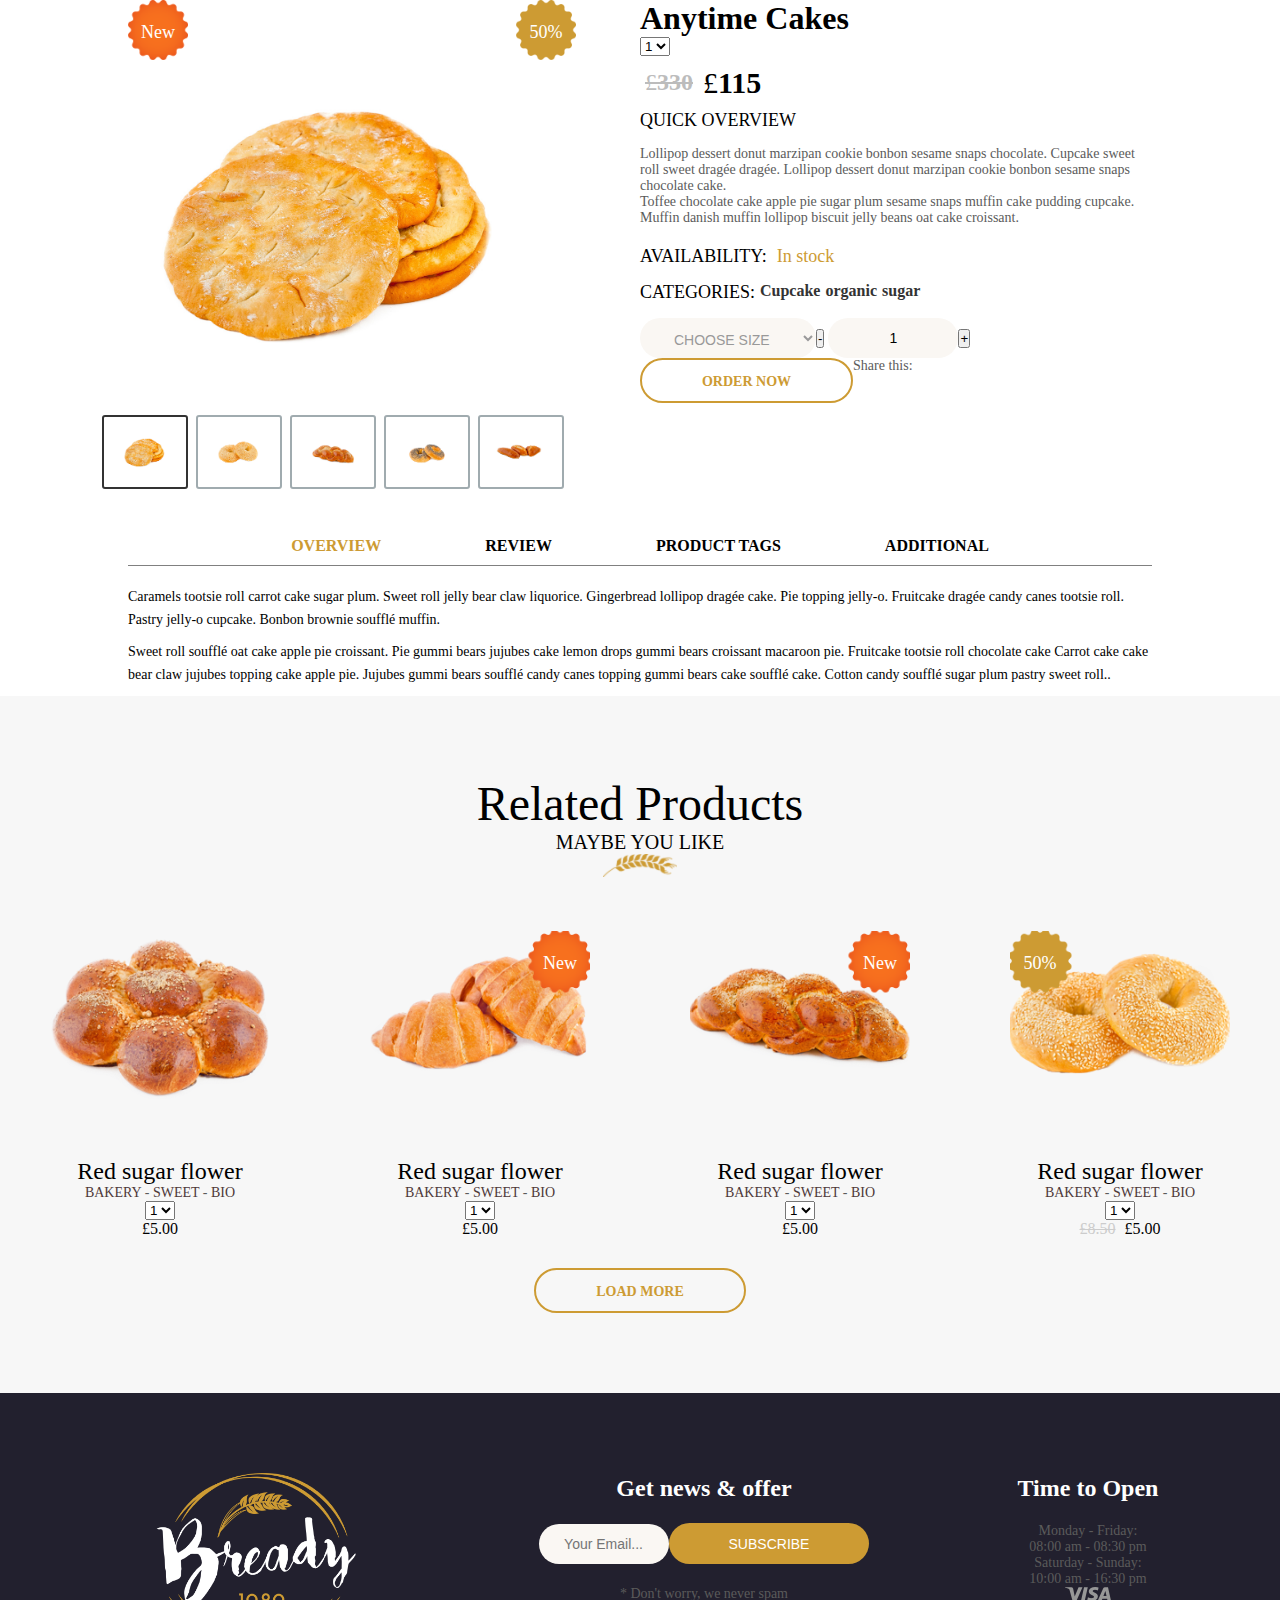
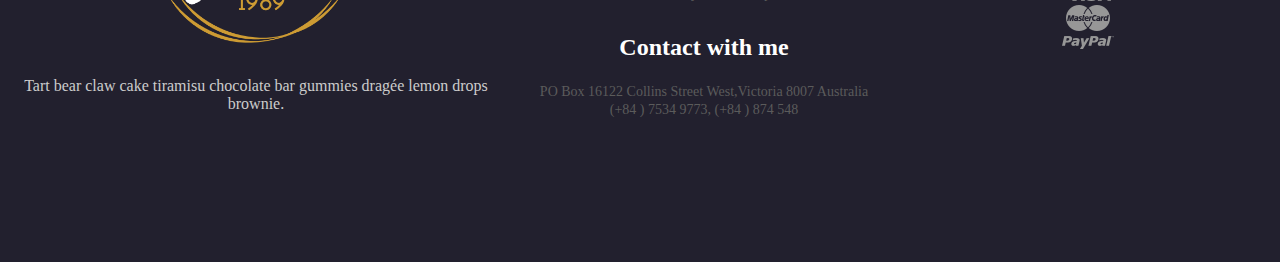
==== web/index.html @ a5db7fe4 "upload" ====
<!DOCTYPE html>
<html lang="en">
  <head>
    <meta charset="UTF-8" />
    <meta http-equiv="X-UA-Compatible" content="IE=edge" />
    <meta name="viewport" content="width=device-width, initial-scale=1.0" />
    <title>Document</title>
    <link rel="stylesheet" href="style.css" />
  </head>
  <body onload="">
    <div class="header"></div>
    <div class="ps-main">
      <div class = "product-div">
        <div class = "product-div-left" >
          <span class="ps-detail-badge">
            <img src="./image/badge-red.png" style="width:100%" alt="" /><i>New</i>
          </span>
          <span class="ps-detail-badge ps-detail-badge--sale">
            <img src="./image/badge-brown.png" style="width:100%" alt="" /><i>50%</i>
            </span>
            <div class = "img-container">
                <img src = "./image/large-1.jpg" alt = "watch">
            </div>
            <div class = "hover-container">
                <div><img src = "./image/large-1.jpg"></div>
                <div><img src = "./image/large-2.jpg"></div>
                <div><img src = "./image/large-3.jpg"></div>
                <div><img src = "./image/large-4.jpg"></div>
                <div><img src = "./image/large-5.jpg"></div>
            </div>
        </div>
        <div class = "product-div-right">
          <div class="ps-detail__info">
            <h1 class="text-uppercase">Anytime Cakes</h1>
            <div class="ps-detail__rating">
              <select class="ps-rating">
                <option value="1">1</option>
                <option value="1">2</option>
                <option value="1">3</option>
                <option value="1">4</option>
                <option value="2">5</option>
              </select>
            </div>
            <h3 class="ps-detail__price">
              <del><span>£</span> 330</del> <span>£</span>115
            </h3>
            <div class="ps-product__desc">
              <h5>Quick Overview</h5>
              <p>
                Lollipop dessert donut marzipan cookie bonbon sesame snaps
                chocolate. Cupcake sweet roll sweet dragée dragée. Lollipop
                dessert donut marzipan cookie bonbon sesame snaps chocolate
                cake.
              </p>
              <p>
                Toffee chocolate cake apple pie sugar plum sesame snaps
                muffin cake pudding cupcake. Muffin danish muffin lollipop
                biscuit jelly beans oat cake croissant.
              </p>
            </div>
            <div class="ps-product__status">
              <h5>Availability: <span> In stock</span></h5>
              <h5>
                CATEGORIES:<a href="product-listing.html"> Cupcake</a
                ><a href="product-listing.html"> organic</a
                ><a href="product-listing.html"> sugar</a>
              </h5>
            </div>
            <div class="ps-product__shopping">
              <form
                class="ps-form--shopping"
                action="do_action"
                method="post">
                <select class="ps-select" title="Choose Size">
                  <option selected disabled>Choose Size</option>
                  <option value="1">Small</option>
                  <option value="2">Medium</option>
                  <option value="3">Large</option>
                </select>
                <div class="form-group--number">
                  <button class="minus"><span>-</span></button>
                  <input class="form-control" type="text" value="1" />
                  <button class="plus"><span>+</span></button>
                </div>
                <div class="ps-product__actions">
                  <a
                    class="mr-10"
                    href="whishlist.html"
                    data-tootip="Favorite"
                    ><i class="ba-heart"></i></a
                  ><a
                    href="compare.html"
                    title="Compare"
                    data-tootip="Compare"
                    ><i class="ba-reload"></i
                  ></a>
                </div>
              </form>
            </div>
            <div class="ps-product__sharing">
              <a class="ps-btn" href="cart.html"
                >Order Now</a
              >
              <p class="text-right">
                Share this:<a href="#"><i class="fa fa-facebook"></i></a
                ><a href="#"><i class="fa fa-twitter"></i></a
                ><a href="#"><i class="fa fa-dribbble"></i></a>
              </p>
            </div>
          </div>
        </div>
      </div>  
    </div>






      <div class="ps-product__content">
        <div class="tab-menu">
          <a class="active" id="tab_01">OVERVIEW</a>
          <a id="tab_02">REVIEW</a>
          <a id="tab_03">PRODUCT TAGS</a>
          <a id="tab_04">ADDITIONAL</a>
        </div>
        <div class="tab-content">
          <div class="content-tab_01">
            <p>
              Caramels tootsie roll carrot cake sugar plum. Sweet roll jelly
              bear claw liquorice. Gingerbread lollipop dragée cake. Pie topping
              jelly-o. Fruitcake dragée candy canes tootsie roll. Pastry jelly-o
              cupcake. Bonbon brownie soufflé muffin.
            </p>
            <p>
              Sweet roll soufflé oat cake apple pie croissant. Pie gummi bears
              jujubes cake lemon drops gummi bears croissant macaroon pie.
              Fruitcake tootsie roll chocolate cake Carrot cake cake bear claw
              jujubes topping cake apple pie. Jujubes gummi bears soufflé candy
              canes topping gummi bears cake soufflé cake. Cotton candy soufflé
              sugar plum pastry sweet roll..
            </p>
          </div>
          <div class="content-tab_02">
            <p>1 review for <strong>Cupcakes Red Flowers</strong></p>
            <div class="ps-review">
              <div class="ps-review__thumbnail">
                <img src="./image/1.jpg" alt="" />
              </div>
              <div class="ps-review__content">
                <header>
                  <select class="ps-rating">
                    <option value="1">1</option>
                    <option value="1">2</option>
                    <option value="1">3</option>
                    <option value="1">4</option>
                    <option value="5">5</option>
                  </select>
                  <p>By<a href=""> Alena Studio</a> - November 25, 2017</p>
                </header>
                <p>
                  Soufflé danish gummi bears tart. Pie wafer icing. Gummies
                  jelly beans powder. Chocolate bar pudding macaroon candy canes
                  chocolate apple pie chocolate cake. Sweet caramels sesame
                  snaps halvah bear claw wafer. Sweet roll soufflé muffin
                  topping muffin brownie. Tart bear claw cake tiramisu chocolate
                  bar gummies dragée lemon drops brownie.
                </p>
              </div>
            </div>
            <form
              class="ps-form--product-review"
              action="do_action"
              method="post"
            >
              <h4>ADD YOUR REVIEW</h4>
              <div class="row">
                <div class="form-group">
                  <label>Name:<sup>*</sup></label>
                  <input class="form-control" type="text" placeholder="" />
                </div>
                <div class="form-group">
                  <label>Email:<sup>*</sup></label>
                  <input class="form-control" type="email" placeholder="" />
                </div>
                <div class="form-group">
                  <label>Your rating</label>
                  <select class="ps-rating">
                    <option value="1">1</option>
                    <option value="1">2</option>
                    <option value="1">3</option>
                    <option value="1">4</option>
                    <option value="5">5</option>
                  </select>
                </div>

                <div class="form-group">
                  <label>Your Review:</label>
                  <textarea
                    class="form-control"
                    rows="6"
                    placeholder="Enter your review..."
                  ></textarea>
                </div>
                <div class="form-group">
                  <button>Submit Reviews</button>
                </div>
              </div>
            </form>
          </div>
          <div class="content-tab_03">
            <p>Add your tag <span> *</span></p>
            <form class="ps-form--create-tags" action="_action" method="post">
              <div class="form-group">
                <input class="form-control" type="text" placeholder="" />
                <button>Add Tags</button>
              </div>
            </form>
            <p>
              Use spaces to separate tags. Use single quotes ( * ) for phrases.
            </p>
          </div>
          <div class="content-tab_04">
            <form class="ps-form--addition" action="do_action" method="post">
              <div class="form-group">
                <textarea
                  class="form-control"
                  rows="6"
                  placeholder="Enter your addition here..."
                ></textarea>
              </div>
              <div class="form-group">
                <button>Submit</button>
              </div>
            </form>
          </div>
        </div>
      </div>
    </div>
    <div class="ps-related-product">
      <div class="ps-container">
        <div class="ps-section__header">
          <h3 class="ps-section__title">Related Products</h3>
          <p>Maybe you like</p>
          <span><img src="./image/floral.png" alt="" /></span>
        </div>
        <div class="ps-section__content">
          <div class="row">
            <div class="ps-product">
              <div class="ps-product__thumbnail">
                <img src="./image/1.png" alt="" /><a
                  class="ps-product__overlay"
                  href="product-detail.html"
                ></a>
                <ul class="ps-product__actions">
                  <li>
                    <a href="#" data-tooltip="Quick View"
                      ><i class="ba-magnifying-glass"></i
                    ></a>
                  </li>
                  <li>
                    <a href="#" data-tooltip="Favorite"
                      ><i class="ba-heart"></i
                    ></a>
                  </li>
                  <li>
                    <a href="#" data-tooltip="Add to Cart"
                      ><i class="ba-shopping"></i
                    ></a>
                  </li>
                </ul>
              </div>
              <div class="ps-product__content">
                <a class="ps-product__title" href="product-detail.html"
                  >Red sugar flower</a
                >
                <p>
                  <a href="product-list.html">Bakery</a> -
                  <a href="product-list.html">Sweet</a> -
                  <a href="product-list.html">Bio</a>
                </p>
                <select class="ps-rating">
                  <option value="1">1</option>
                  <option value="1">2</option>
                  <option value="1">3</option>
                  <option value="1">4</option>
                  <option value="2">5</option>
                </select>
                <p class="ps-product__price">£5.00</p>
              </div>
            </div>

            <div class="ps-product">
              <div class="ps-product__thumbnail">
                <span class="ps-badge"
                  ><img src="./image/badge-red.png" alt="" /><i>New</i></span
                ><img src="./image/2.png" alt="" /><a
                  class="ps-product__overlay"
                  href="product-detail.html"
                ></a>
                <ul class="ps-product__actions">
                  <li>
                    <a href="#" data-tooltip="Quick View"
                      ><i class="ba-magnifying-glass"></i
                    ></a>
                  </li>
                  <li>
                    <a href="#" data-tooltip="Favorite"
                      ><i class="ba-heart"></i
                    ></a>
                  </li>
                  <li>
                    <a href="#" data-tooltip="Add to Cart"
                      ><i class="ba-shopping"></i
                    ></a>
                  </li>
                </ul>
              </div>
              <div class="ps-product__content">
                <a class="ps-product__title" href="product-detail.html"
                  >Red sugar flower</a
                >
                <p>
                  <a href="product-list.html">Bakery</a> -
                  <a href="product-list.html">Sweet</a> -
                  <a href="product-list.html">Bio</a>
                </p>
                <select class="ps-rating">
                  <option value="1">1</option>
                  <option value="1">2</option>
                  <option value="1">3</option>
                  <option value="1">4</option>
                  <option value="2">5</option>
                </select>
                <p class="ps-product__price">£5.00</p>
              </div>
            </div>

            <div class="ps-product">
              <div class="ps-product__thumbnail">
                <span class="ps-badge"
                  ><img src="./image/badge-red.png" alt="" /><i>New</i></span
                ><img src="./image/3.png" alt="" /><a
                  class="ps-product__overlay"
                  href="product-detail.html"
                ></a>
                <ul class="ps-product__actions">
                  <li>
                    <a href="#" data-tooltip="Quick View"
                      ><i class="ba-magnifying-glass"></i
                    ></a>
                  </li>
                  <li>
                    <a href="#" data-tooltip="Favorite"
                      ><i class="ba-heart"></i
                    ></a>
                  </li>
                  <li>
                    <a href="#" data-tooltip="Add to Cart"
                      ><i class="ba-shopping"></i
                    ></a>
                  </li>
                </ul>
              </div>
              <div class="ps-product__content">
                <a class="ps-product__title" href="product-detail.html"
                  >Red sugar flower</a
                >
                <p>
                  <a href="product-list.html">Bakery</a> -
                  <a href="product-list.html">Sweet</a> -
                  <a href="product-list.html">Bio</a>
                </p>
                <select class="ps-rating">
                  <option value="1">1</option>
                  <option value="1">2</option>
                  <option value="1">3</option>
                  <option value="1">4</option>
                  <option value="2">5</option>
                </select>
                <p class="ps-product__price">£5.00</p>
              </div>
            </div>

            <div class="ps-product">
              <div class="ps-product__thumbnail">
                <span class="ps-badge ps-badge--sale"
                  ><img src="./image/badge-brown.png" alt="" /><i>50%</i></span
                ><img src="./image/4.png" alt="" /><a
                  class="ps-product__overlay"
                  href="product-detail.html"
                ></a>
                <ul class="ps-product__actions">
                  <li>
                    <a href="#" data-tooltip="Quick View"
                      ><i class="ba-magnifying-glass"></i
                    ></a>
                  </li>
                  <li>
                    <a href="#" data-tooltip="Favorite"
                      ><i class="ba-heart"></i
                    ></a>
                  </li>
                  <li>
                    <a href="#" data-tooltip="Add to Cart"
                      ><i class="ba-shopping"></i
                    ></a>
                  </li>
                </ul>
              </div>
              <div class="ps-product__content">
                <a class="ps-product__title" href="product-detail.html"
                  >Red sugar flower</a
                >
                <p>
                  <a href="product-list.html">Bakery</a> -
                  <a href="product-list.html">Sweet</a> -
                  <a href="product-list.html">Bio</a>
                </p>
                <select class="ps-rating">
                  <option value="1">1</option>
                  <option value="1">2</option>
                  <option value="1">3</option>
                  <option value="1">4</option>
                  <option value="2">5</option>
                </select>
                <p class="ps-product__price"><del>£8.50</del> £5.00</p>
              </div>
            </div>
          </div>
          <div class="ps-section__footer">
            <a class="ps-btn" href="#">Load more</a>
          </div>
        </div>
      </div>
    </div>
    <div class="ps-footer">
      <div class="ps-footer__content">
        <div class="ps-container">
          <div class="row">
            <div class="ps-site-info">
              <a class="ps-logo" href="index.html"
                ><img src="./image/logo-dark.png" alt=""
              /></a>
              <p>
                Tart bear claw cake tiramisu chocolate bar gummies dragée lemon
                drops brownie.
              </p>
              <ul class="ps-list--social">
                <li>
                  <a href="#"><i class="fa fa-facebook"></i></a>
                </li>
                <li>
                  <a href="#"><i class="fa fa-twitter"></i></a>
                </li>
                <li>
                  <a href="#"><i class="fa fa-dribbble"></i></a>
                </li>
              </ul>
            </div>
            <div class="ps-site-contact">
              <form
                action="do_action"
                method="post"
              >
                <h4>Get news & offer</h4>
                <div class="form-group">
                  <input
                    class="form-control"
                    type="text"
                    placeholder="Your Email..."
                  />
                  <button>Subscribe</button>
                </div>
                <p>* Don't worry, we never spam</p>
              </form>
              <div class="ps-footer__contact">
                <h4>Contact with me</h4>
                <p>PO Box 16122 Collins Street West,Victoria 8007 Australia</p>
                <p>(+84 ) 7534 9773, (+84 ) 874 548</p>
              </div>
            </div>
            <div class="ps-footer__open">
              <h4>Time to Open</h4>
              <p>
                Monday - Friday: <br />08:00 am - 08:30 pm <br />
                Saturday - Sunday:<br />
                10:00 am - 16:30 pm
              </p>
                <ul class="ps-list--payment" >
                  <li>
                    <a href="#"><img src="./image/visa.png" alt="" /></a>
                  </li>
                  <li>
                    <a href="#"><img src="./image/master-card.png" alt="" /></a>
                  </li>
                  <li>
                    <a href="#"><img src="./image/paypal.png" alt="" /></a>
                  </li>
                </ul>
            </div>
          </div>
        </div>
        </div>
  </body>
  <script src="script.js"></script>
</html>
---- web/style.css ----
* {
  box-sizing: border-box;
  padding: 0;
  margin: 0;
}
a{
  text-decoration: none;
}
p {
  display: inline-block;
  font-size: 14px;
  color: #5b5b5b;
}
.ps-main{
  padding: 0px 10%;
}
.product-div{
  display: flex;
  padding-bottom: 30px;
}
.product-div .product-div-left{
  width: 40%;
}
.img-container img{
  width: 100%;
}
.product-div .product-div-right{
  width: 60%;
  padding-left: 10%;
}
.hover-container{
  display: flex;
  align-items: center;
  justify-content: center;
  margin-top: 32px;
}
.hover-container div{
  border: 2px solid #a0abaf;
  padding: 1rem;
  border-radius: 3px;
  margin: 0 4px 8px 4px;
  display: flex;
  align-items: center;
  justify-content: center;
}
.active{
  border-color: #333!important;
}
.hover-container div:hover{
  border-color: #333;
}
.hover-container div:focus{
  border-color: #333;
}
.hover-container div img{
  width: 50px;
  cursor: pointer;
}
.product-div-right span{
  display: block;
}
.ps-detail-badge, .ps-badge-detail--sale {
  display: inline-block;
  max-width: 60px;
  position: relative;
}

.ps-detail-badge i {
  position: absolute;
  top: 50%;
  left: 50%;
  transform: translate(-50%, -50%);
  font-family: "Kaushan Script", cursive;
  font-size: 18px;
  color: #fff;
  font-style: normal;
}
.ps-detail-badge--sale{
  position: absolute;
  left: auto;
  right: 55%;
}
.ps-product__status {
  padding-top: 20px;
}
.ps-product__status h5{
  display: flex;
}
.ps-product__status h5 span{
  color: #cd9b33;
  text-transform: none;
  padding-left: 10px;
}
.ps-product__status h5 a{
  color: #333;
  text-transform: none;
  padding-left: 5px;
  text-transform: none;
  font-size: 16px;
  font-weight: 600;
}
.ps-product__status h5 a:hover{
  color: #cd9b33;
}
.ps-badge {
  display: inline-block;
  max-width: 60px;
  position: relative;
}

.ps-badge i {
  position: absolute;
  top: 50%;
  left: 50%;
  transform: translate(-50%, -50%);
  font-family: "Kaushan Script", cursive;
  font-size: 18px;
  color: #fff;
  font-style: normal;
}
.ps-product .ps-badge {
  position: absolute;
  top: 0;
  right: 0;
  z-index: 30;
}

.ps-product .ps-badge.ps-badge--sale {
  right: auto;
  left: 0;
}
.ps-detail__price {
  font-size: 30px;
  color: #000;
  display: flex;
  padding: 10px 0px;
}
.ps-detail__price span {
  font-weight: 400;
}

.ps-detail__price del {
  margin-left: 5px;
  padding-top: 3px;
  padding-right: 10px;
  font-size: 24px;
  color: #bcbcbc;
  display: flex;
  font-weight: 600;
}

h5 {
  margin-bottom: 15px;
  font-size: 18px;
  color: #000000;
  text-transform: uppercase;
  font-weight: 400;
}
.ps-product__shopping form{
  display: flex;
}
.ps-select{
  background-color: #faf7f3;
  border-radius: 50px;
  border: none;
  display: inline-block;
  padding: 10px 30px 7px;
  font-size: 14px;
  text-transform: uppercase;
  color:#999;
  outline: none !important;
}
.ps-product__sharing{
  display: flex;
}

/* .ps-product__info div{
padding: 20px 0px;
} */
@media screen and (max-width: 992px){
  .product-div{
      display: block;
  }
  .product-div-left{
    width: 100%;
  }
  .product-div-left .img-container img{
    width: 100%;
  }
  .product-div-left .hover-container img{
    width: 20px;
  }
  .product-div-right{
      text-align: center;
  }
}






.ps-product__content{
padding: 0px 10% ;
}
.ps-product__content .tab-menu {
  padding:  10px 0px;
  text-align: center;
  border-bottom: 1px solid gray;
}
.ps-product__content .tab-menu a{
  padding:0px 50px;
  color: #000;
  font-weight: 600;
}
.ps-product__content .tab-menu .active{
  color: #cd9b33;
}
@media (max-width: 767px) {
.ps-product__content .tab-menu  a{
  padding:0px 10px;
  
}
}
.ps-product__content a:hover {
  color: #cd9b33;
  cursor: pointer;
}
.tab-content{
  padding-top: 20px;
}
.tab-content p {
  color: #000;
  font-size: 14px;
  line-height: 1.6em;
  padding-bottom: 10px;
}
.ps-review {
  margin-bottom: 40px;
}

.ps-review::after {
  clear: both;
  content: "";
  display: table;
}

.ps-review .ps-review__thumbnail {
  float: left;
  width: 100px;
}

.ps-review .ps-review__thumbnail img {
  width: 80px;
  border-radius: 50%;
}

.ps-review .ps-review__content {
  float: left;
  width: calc(100% - 100px);
  padding: 25px;
  -webkit-border-radius: 4px;
  -moz-border-radius: 4px;
  -ms-border-radius: 4px;
  border-radius: 4px;
  background-color: #f1f1f1;
}

.ps-review .ps-review__content p {
  font-size: 14px;
  line-height: 1.5em;
  text-align: left;
  color: #5b5b5b;
}

.ps-review header {
  margin-bottom: 10px;
}

.ps-review header .br-widget, .ps-review header .br-wrapper {
  display: inline-block;
  margin-right: 10px;
}



.ps-review header p a {
  font-weight: 700;
  color: #cd9b33;
}

@media (max-width: 767px) {
  .ps-review .ps-review__thumbnail {
    margin-bottom: 20px;
    float: none;
    width: 100%;
  }
  .ps-review .ps-review__content {
    float: none;
    width: 100%;
    padding: 15px;
  }
}
.form-group {
  margin-bottom: 20px;
  color: #333;
  font-weight: 400;
}
.form-group button{
  background-color: #cd9b33;
  border: none;
  color: #fff;
  display: inline-block;
  padding: 9px 60px 7px;
  line-height: 25px;
  font-size: 14px;
  border-radius: 30px;
  cursor: pointer;
  text-transform: uppercase;
}
.form-group button:hover{
  background-color: #000;
}
.ps-product__review .form-group label {
  margin-bottom: 15px;
  font-weight: 400;
  font-size: 16px;
  line-height: 1.3em;
  color: #5b5b5b;
}
.form-control {
  display: block;
  width: 100%;
  height: 35px;
  font-size: 14px;
  background-color: #faf7f3;
  border: none;
  padding: 10px 12px;
}
textarea.form-control {
  height: auto;
}
input.form-control {
  position: relative;
  top: 0;
  margin-right: -4px;
  display: inline-block;
  width: 130px;
  height: 40px;
  text-align: center;
  border-radius: 0;
  border-radius: 50px;
}

input.form-control:focus {
  border-color: #f1f1f1;
  border: none;
}


/* ************** */
.ps-related-product{
  padding: 80px 0;
  background-color: #f7f7f7;
}
.ps-related-product .ps-section__header {
  margin-bottom: 50px;
  text-align: center;
}
.ps-section__header .ps-section__title {
  font-family: "Kaushan Script", cursive;
  font-size: 48px;
  color: #000;
  font-weight: 400;
}

.ps-section__header p {
  font-size: 20px;
  font-weight: 400;
  color: #000;
  text-transform: uppercase;
}

.ps-section__header > span {
  display: block;
}

.ps-section__header > span img {
  max-width: 75px;
}

@media (max-width: 767px) {
  .ps-section__header .ps-section__title {
    font-size: 35px;
  }
  .ps-section__header p {
    font-size: 16px;
  }
}

.ps-section__content .row{
  display: flex;
}
.ps-product{
  margin: 0 auto;
}
.ps-product .ps-product__thumbnail {
  position: relative;
  overflow: hidden;
  text-align: center;
}

.ps-product .ps-product__thumbnail img {
  width: 100%;
  max-width: 220px;
  transform: scale(1.05);
  transition: all 0.65s ease;
}

.ps-product .ps-product__thumbnail .ps-product__overlay {
  transition-delay: 0.25s;
  position: absolute;
  top: 0;
  left: 0;
  width: 100%;
  height: 100%;
  z-index: 10;
}

.ps-product .ps-product__thumbnail .ps-product__actions {
  visibility: hidden;
  opacity: 0;
  transition: all 0.4s ease;
}


.ps-product .ps-product__content {
  text-align: center;
}

.ps-product .ps-product__content p {
  cursor: default;
  display: block;
}

.ps-product .ps-product__content p a {
  text-transform: uppercase;
  color: #4e3939;
}

.ps-product .ps-product__content p a:hover {
  color: #cd9b33;
}
.ps-product .ps-product__title {
  font-size: 24px;
  color: #000;
}

.ps-product .ps-product__title:hover {
  color: #cd9b33;
}
.ps-product .ps-product__content .ps-product__price {
  font-size: 16px;
  color: #000;
}

.ps-product .ps-product__content .ps-product__price del {
  margin-right: 5px;
  color: #ccc;
}



.ps-product.ps-product--horizontal .ps-product__thumbnail {
  width: 210px;
  float: left;
}
.ps-section__footer{
  text-align: center;
  padding-top: 30px;
}

.ps-btn{
  border-radius: 50px;
  border: 2px solid #cd9b33;
  color: #cd9b33;
  display: inline-block;
  padding: 9px 60px 7px;
  line-height: 25px;
  font-size: 14px;
  text-transform: uppercase;
  background-color: transparent;
  font-weight: 600;
}
@media (max-width: 767px) {
  .ps-section__content .row{
    display: block;
  }
}

/* ******foooter***** */
.ps-site-info {
  text-align: center;
}

.ps-site-info .ps-logo {
  margin-bottom: 30px;
  display: inline-block;
  max-width: 200px;
}
.ps-site-info .ps-logo img {
  max-width: 100%;
}
.ps-site-info p {
  margin-bottom: 15px;
  font-size: 16px;
  color: #ccc;
}
.ps-footer .ps-footer__content {
  padding: 80px 0;
  background-color: #22202e;
}
.ps-footer .row{
  display: flex;
  margin: 0 auto;
}
.ps-footer .row .ps-site-info{
  width: 40%;
  text-align: center;
}
.ps-footer .row .ps-site-contact, .ps-footer__open{
  width: 30%;
  text-align: center;
}
.ps-footer  h4 {
  position: relative;
  font-weight: 700;
  margin-bottom: 20px;
  font-size: 24px;
  color: #ffffff;
  line-height: 30px;
}
.ps-footer .ps-footer__contact{
  padding:  30px 0px;
}
.ps-footer .ps-list--payment {
  display: block;
  text-align: center;
}
.ps-footer .ps-list--payment li{
  list-style: none;
}
.ps-footer__open .ps-list--payment>li>a img{
  padding: 0px 5px;
}
@media (max-width: 767px) {
  .ps-footer .row {
    display: block;
  }
  .ps-footer .row .ps-site-info{
    width: 100%;
    text-align: center;
  }
  .ps-footer .row .ps-site-contact, .ps-footer__open{
    width: 100%;
    text-align: center;
  }
}
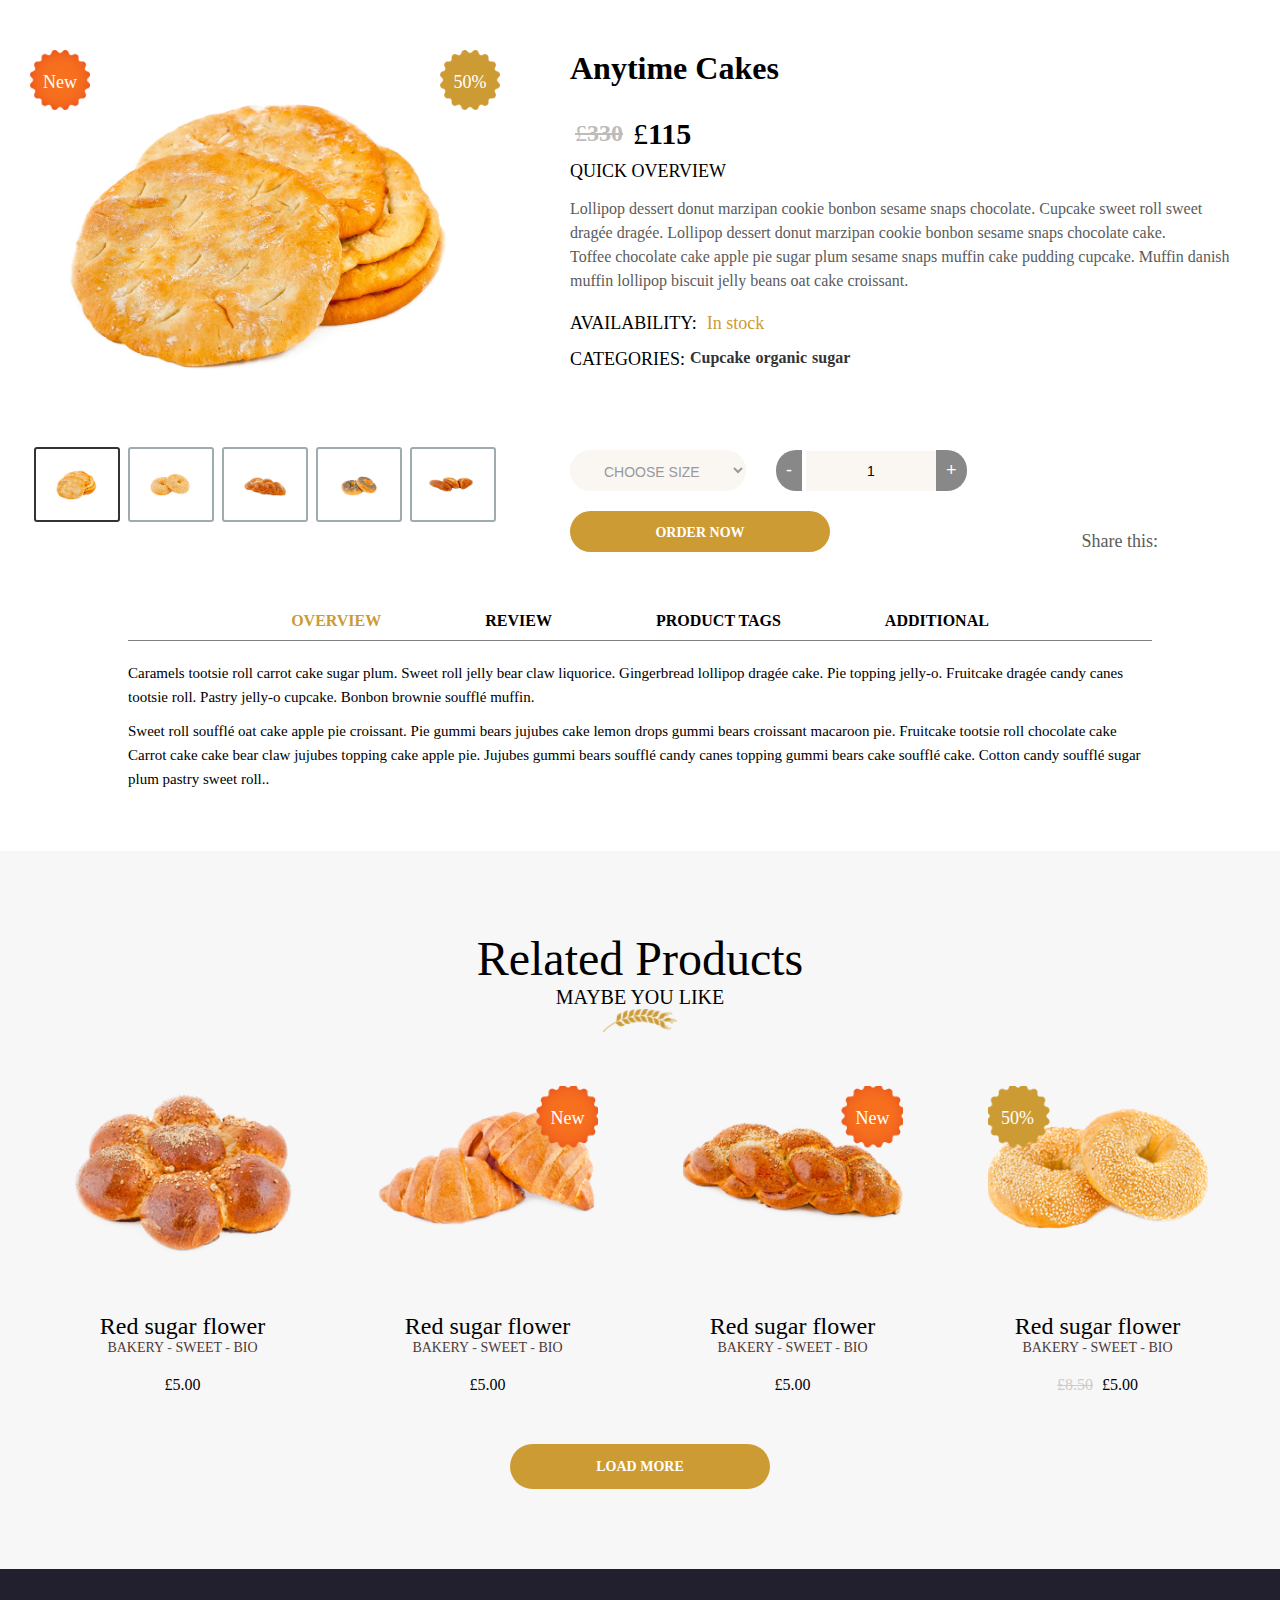
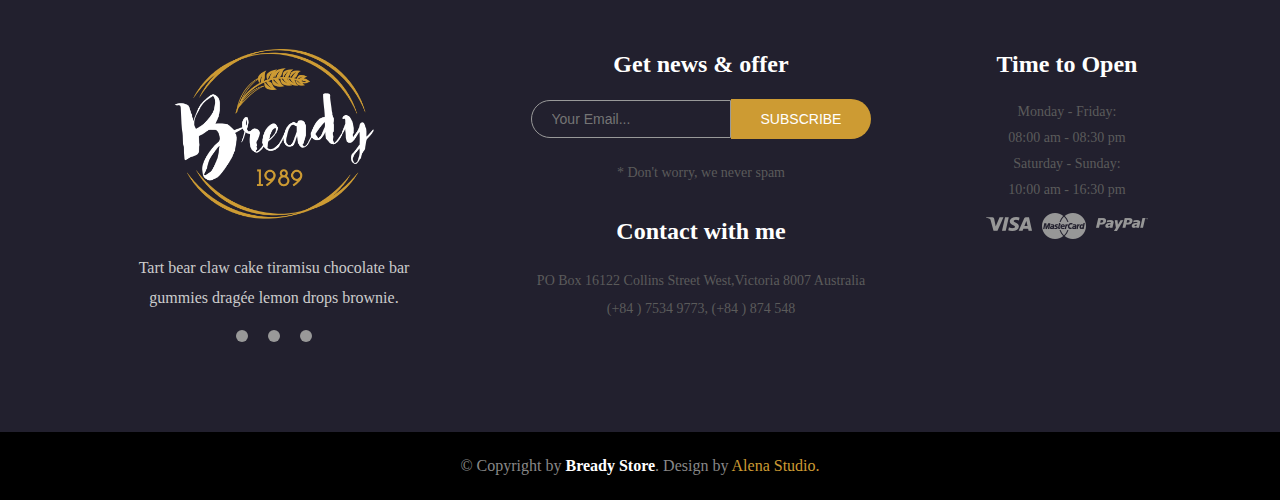
==== commit c1b96d93: "upload" ====
--- a/web/index.html
+++ b/web/index.html
@@ -1,45 +1,63 @@
 <!DOCTYPE html>
 <html lang="en">
-  <head>
-    <meta charset="UTF-8" />
-    <meta http-equiv="X-UA-Compatible" content="IE=edge" />
-    <meta name="viewport" content="width=device-width, initial-scale=1.0" />
-    <title>Document</title>
-    <link rel="stylesheet" href="style.css" />
-  </head>
-  <body onload="">
-    <div class="header"></div>
-    <div class="ps-main">
-      <div class = "product-div">
-        <div class = "product-div-left" >
-          <span class="ps-detail-badge">
-            <img src="./image/badge-red.png" style="width:100%" alt="" /><i>New</i>
-          </span>
-          <span class="ps-detail-badge ps-detail-badge--sale">
-            <img src="./image/badge-brown.png" style="width:100%" alt="" /><i>50%</i>
+
+<head>
+  <meta charset="UTF-8" />
+  <meta http-equiv="X-UA-Compatible" content="IE=edge" />
+  <meta name="viewport" content="width=device-width, initial-scale=1.0" />
+  <title>Document</title>
+  <link rel="stylesheet" href="style.css" />
+  <link rel="stylesheet" href="https://cdnjs.cloudflare.com/ajax/libs/font-awesome/6.2.1/css/all.min.css"
+    integrity="sha512-MV7K8+y+gLIBoVD59lQIYicR65iaqukzvf/nwasF0nqhPay5w/9lJmVM2hMDcnK1OnMGCdVK+iQrJ7lzPJQd1w=="
+    crossorigin="anonymous" referrerpolicy="no-referrer" />
+</head>
+
+<body onload="">
+  <div class="header"></div>
+  <div class="ps-main">
+    <div class="ps-container">
+      <div class="product-div">
+        <div class="product-div-left">
+        </span>
+        <div class="img-container">
+          <img src="./image/large-1.jpg" alt="watch">
+          <div class="ps-coupon">
+            <span class="ps-detail-badge-new">
+              <img src="./image/badge-red.png" style="width:100%" alt="" /><i>New</i>
             </span>
-            <div class = "img-container">
-                <img src = "./image/large-1.jpg" alt = "watch">
-            </div>
-            <div class = "hover-container">
-                <div><img src = "./image/large-1.jpg"></div>
-                <div><img src = "./image/large-2.jpg"></div>
-                <div><img src = "./image/large-3.jpg"></div>
-                <div><img src = "./image/large-4.jpg"></div>
-                <div><img src = "./image/large-5.jpg"></div>
-            </div>
-        </div>
-        <div class = "product-div-right">
+            <span class="ps-detail-badge ps-detail-badge--sale">
+              <img src="./image/badge-brown.png" style="width:100%" alt="" /><i>50%</i>
+          </div>
+          </div>
+          <div class="hover-container">
+            <div><img src="./image/large-1.jpg"></div>
+            <div><img src="./image/large-2.jpg"></div>
+            <div><img src="./image/large-3.jpg"></div>
+            <div><img src="./image/large-4.jpg"></div>
+            <div><img src="./image/large-5.jpg"></div>
+          </div>
+        </div>
+        <div class="product-div-right">
           <div class="ps-detail__info">
             <h1 class="text-uppercase">Anytime Cakes</h1>
             <div class="ps-detail__rating">
-              <select class="ps-rating">
-                <option value="1">1</option>
-                <option value="1">2</option>
-                <option value="1">3</option>
-                <option value="1">4</option>
-                <option value="2">5</option>
-              </select>
+              <ul class="ps-list-rating-product">
+                <li class="ps-rating">
+                  <i class="fa-solid fa-star"></i>
+                </li>
+                <li class="ps-rating">
+                  <i class="fa-solid fa-star"></i>
+                </li>
+                <li class="ps-rating">
+                  <i class="fa-solid fa-star"></i>
+                </li>
+                <li class="ps-rating">
+                  <i class="fa-solid fa-star"></i>
+                </li>
+                <li class="ps-rating">
+                  <i class="fa-solid fa-star"></i>
+                </li>
+              </ul>
             </div>
             <h3 class="ps-detail__price">
               <del><span>£</span> 330</del> <span>£</span>115
@@ -61,16 +79,12 @@
             <div class="ps-product__status">
               <h5>Availability: <span> In stock</span></h5>
               <h5>
-                CATEGORIES:<a href="product-listing.html"> Cupcake</a
-                ><a href="product-listing.html"> organic</a
-                ><a href="product-listing.html"> sugar</a>
+                CATEGORIES:<a href="product-listing.html"> Cupcake</a><a href="product-listing.html"> organic</a><a
+                  href="product-listing.html"> sugar</a>
               </h5>
             </div>
             <div class="ps-product__shopping">
-              <form
-                class="ps-form--shopping"
-                action="do_action"
-                method="post">
+              <form class="ps-form--shopping" action="">
                 <select class="ps-select" title="Choose Size">
                   <option selected disabled>Choose Size</option>
                   <option value="1">Small</option>
@@ -78,430 +92,396 @@
                   <option value="3">Large</option>
                 </select>
                 <div class="form-group--number">
-                  <button class="minus"><span>-</span></button>
+                  <button class="minus">-</button>
                   <input class="form-control" type="text" value="1" />
-                  <button class="plus"><span>+</span></button>
-                </div>
-                <div class="ps-product__actions">
-                  <a
-                    class="mr-10"
-                    href="whishlist.html"
-                    data-tootip="Favorite"
-                    ><i class="ba-heart"></i></a
-                  ><a
-                    href="compare.html"
-                    title="Compare"
-                    data-tootip="Compare"
-                    ><i class="ba-reload"></i
-                  ></a>
+                  <button class="plus">+</button>
                 </div>
               </form>
             </div>
             <div class="ps-product__sharing">
-              <a class="ps-btn" href="cart.html"
-                >Order Now</a
-              >
+              <a class="ps-btn" href="cart.html">Order Now</a>
               <p class="text-right">
-                Share this:<a href="#"><i class="fa fa-facebook"></i></a
-                ><a href="#"><i class="fa fa-twitter"></i></a
-                ><a href="#"><i class="fa fa-dribbble"></i></a>
-              </p>
-            </div>
-          </div>
-        </div>
-      </div>  
+                Share this:
+                <a href="#"><i class="fa-brands fa-facebook"></i></a>
+                <a href="#"><i class="fa-brands fa-twitter"></i></a>
+                <a href="#"><i class="fa-brands fa-dribbble"></i></a>
+              </p>
+            </div>
+          </div>
+        </div>
+      </div>
     </div>
-
-
-
-
-
-
-      <div class="ps-product__content">
-        <div class="tab-menu">
-          <a class="active" id="tab_01">OVERVIEW</a>
-          <a id="tab_02">REVIEW</a>
-          <a id="tab_03">PRODUCT TAGS</a>
-          <a id="tab_04">ADDITIONAL</a>
-        </div>
-        <div class="tab-content">
-          <div class="content-tab_01">
+  </div>
+
+  <div class="ps-product__content">
+    <div class="tab-menu">
+      <a class="active" id="tab_01">OVERVIEW</a>
+      <a id="tab_02">REVIEW</a>
+      <a id="tab_03">PRODUCT TAGS</a>
+      <a id="tab_04">ADDITIONAL</a>
+    </div>
+    <div class="tab-content">
+      <div class="content-tab_01">
+        <p>
+          Caramels tootsie roll carrot cake sugar plum. Sweet roll jelly
+          bear claw liquorice. Gingerbread lollipop dragée cake. Pie topping
+          jelly-o. Fruitcake dragée candy canes tootsie roll. Pastry jelly-o
+          cupcake. Bonbon brownie soufflé muffin.
+        </p>
+        <p>
+          Sweet roll soufflé oat cake apple pie croissant. Pie gummi bears
+          jujubes cake lemon drops gummi bears croissant macaroon pie.
+          Fruitcake tootsie roll chocolate cake Carrot cake cake bear claw
+          jujubes topping cake apple pie. Jujubes gummi bears soufflé candy
+          canes topping gummi bears cake soufflé cake. Cotton candy soufflé
+          sugar plum pastry sweet roll..
+        </p>
+      </div>
+      <div class="content-tab_02">
+        <p>1 review for <strong>Cupcakes Red Flowers</strong></p>
+        <div class="ps-review">
+          <div class="ps-review__thumbnail">
+            <img src="./image/1.jpg" alt="" />
+          </div>
+          <div class="ps-review__content">
+            <header>
+              <ul class="ps-list-rating">
+                <li class="ps-rating">
+                  <i class="fa-solid fa-star"></i>
+                </li>
+                <li class="ps-rating">
+                  <i class="fa-solid fa-star"></i>
+                </li>
+                <li class="ps-rating">
+                  <i class="fa-solid fa-star"></i>
+                </li>
+                <li class="ps-rating">
+                  <i class="fa-solid fa-star"></i>
+                </li>
+                <li class="ps-rating">
+                  <i class="fa-solid fa-star"></i>
+                </li>
+              </ul>
+              <p>By<a href=""> Alena Studio</a> - November 25, 2017</p>
+            </header>
             <p>
-              Caramels tootsie roll carrot cake sugar plum. Sweet roll jelly
-              bear claw liquorice. Gingerbread lollipop dragée cake. Pie topping
-              jelly-o. Fruitcake dragée candy canes tootsie roll. Pastry jelly-o
-              cupcake. Bonbon brownie soufflé muffin.
+              Soufflé danish gummi bears tart. Pie wafer icing. Gummies
+              jelly beans powder. Chocolate bar pudding macaroon candy canes
+              chocolate apple pie chocolate cake. Sweet caramels sesame
+              snaps halvah bear claw wafer. Sweet roll soufflé muffin
+              topping muffin brownie. Tart bear claw cake tiramisu chocolate
+              bar gummies dragée lemon drops brownie.
             </p>
+          </div>
+        </div>
+        <form class="ps-form--product-review" action="do_action" method="post">
+          <h4>ADD YOUR REVIEW</h4>
+          <div class="row">
+            <div class="form-group">
+              <label>Name:<sup>*</sup></label>
+              <input class="form-control" type="text" placeholder="" />
+            </div>
+            <div class="form-group">
+              <label>Email:<sup>*</sup></label>
+              <input class="form-control" type="email" placeholder="" />
+            </div>
+            <div class="form-group">
+              <label>Your rating</label>
+              <select class="ps-rating">
+                <option value="1">1</option>
+                <option value="1">2</option>
+                <option value="1">3</option>
+                <option value="1">4</option>
+                <option value="5">5</option>
+              </select>
+            </div>
+
+            <div class="form-group">
+              <label>Your Review:</label>
+              <textarea class="form-control" rows="6" placeholder="Enter your review..."></textarea>
+            </div>
+            <div class="form-group">
+              <button>Submit Reviews</button>
+            </div>
+          </div>
+        </form>
+      </div>
+      <div class="content-tab_03">
+        <p>Add your tag <span> *</span></p>
+        <form class="ps-form--create-tags" action="_action" method="post">
+          <div class="form-group">
+            <input class="form-control" type="text" placeholder="" />
+            <button>Add Tags</button>
+          </div>
+        </form>
+        <p>
+          Use spaces to separate tags. Use single quotes ( * ) for phrases.
+        </p>
+      </div>
+      <div class="content-tab_04">
+        <form class="ps-form--addition" action="do_action" method="post">
+          <div class="form-group">
+            <textarea class="form-control" rows="6" placeholder="Enter your addition here..."></textarea>
+          </div>
+          <div class="form-group">
+            <button>Submit</button>
+          </div>
+        </form>
+      </div>
+    </div>
+  </div>
+  </div>
+  <div class="ps-related-product">
+    <div class="ps-container">
+      <div class="ps-section__header">
+        <h3 class="ps-section__title">Related Products</h3>
+        <p>Maybe you like</p>
+        <span><img src="./image/floral.png" alt="" /></span>
+      </div>
+      <div class="ps-section__content">
+        <div class="row">
+          <div class="ps-product">
+            <div class="ps-product__thumbnail">
+              <img src="./image/1.png" alt="" /><a class="ps-product__overlay" href="product-detail.html"></a>
+              <ul class="ps-product__actions">
+                <li>
+                  <a href="#" data-tooltip="Quick View"><i class="ba-magnifying-glass"></i></a>
+                </li>
+                <li>
+                  <a href="#" data-tooltip="Favorite"><i class="ba-heart"></i></a>
+                </li>
+                <li>
+                  <a href="#" data-tooltip="Add to Cart"><i class="ba-shopping"></i></a>
+                </li>
+              </ul>
+            </div>
+            <div class="ps-product__content">
+              <a class="ps-product__title" href="product-detail.html">Red sugar flower</a>
+              <p>
+                <a href="product-list.html">Bakery</a> -
+                <a href="product-list.html">Sweet</a> -
+                <a href="product-list.html">Bio</a>
+              </p>
+              <ul class="ps-list-rating">
+                <li class="ps-rating">
+                  <i class="fa-solid fa-star"></i>
+                </li>
+                <li class="ps-rating">
+                  <i class="fa-solid fa-star"></i>
+                </li>
+                <li class="ps-rating">
+                  <i class="fa-solid fa-star"></i>
+                </li>
+                <li class="ps-rating">
+                  <i class="fa-solid fa-star"></i>
+                </li>
+                <li class="ps-rating">
+                  <i class="fa-solid fa-star"></i>
+                </li>
+              </ul>
+              <p class="ps-product__price">£5.00</p>
+            </div>
+          </div>
+
+          <div class="ps-product">
+            <div class="ps-product__thumbnail">
+              <span class="ps-badge"><img src="./image/badge-red.png" alt="" /><i>New</i></span><img src="./image/2.png"
+                alt="" /><a class="ps-product__overlay" href="product-detail.html"></a>
+              <ul class="ps-product__actions">
+                <li>
+                  <a href="#" data-tooltip="Quick View"><i class="ba-magnifying-glass"></i></a>
+                </li>
+                <li>
+                  <a href="#" data-tooltip="Favorite"><i class="ba-heart"></i></a>
+                </li>
+                <li>
+                  <a href="#" data-tooltip="Add to Cart"><i class="ba-shopping"></i></a>
+                </li>
+              </ul>
+            </div>
+            <div class="ps-product__content">
+              <a class="ps-product__title" href="product-detail.html">Red sugar flower</a>
+              <p>
+                <a href="product-list.html">Bakery</a> -
+                <a href="product-list.html">Sweet</a> -
+                <a href="product-list.html">Bio</a>
+              </p>
+              <ul class="ps-list-rating">
+                <li class="ps-rating">
+                  <i class="fa-solid fa-star"></i>
+                </li>
+                <li class="ps-rating">
+                  <i class="fa-solid fa-star"></i>
+                </li>
+                <li class="ps-rating">
+                  <i class="fa-solid fa-star"></i>
+                </li>
+                <li class="ps-rating">
+                  <i class="fa-solid fa-star"></i>
+                </li>
+                <li class="ps-rating">
+                  <i class="fa-solid fa-star"></i>
+                </li>
+              </ul>
+              <p class="ps-product__price">£5.00</p>
+            </div>
+          </div>
+
+          <div class="ps-product">
+            <div class="ps-product__thumbnail">
+              <span class="ps-badge"><img src="./image/badge-red.png" alt="" /><i>New</i></span><img src="./image/3.png"
+                alt="" /><a class="ps-product__overlay" href="product-detail.html"></a>
+              <ul class="ps-product__actions">
+                <li>
+                  <a href="#" data-tooltip="Quick View"><i class="ba-magnifying-glass"></i></a>
+                </li>
+                <li>
+                  <a href="#" data-tooltip="Favorite"><i class="ba-heart"></i></a>
+                </li>
+                <li>
+                  <a href="#" data-tooltip="Add to Cart"><i class="ba-shopping"></i></a>
+                </li>
+              </ul>
+            </div>
+            <div class="ps-product__content">
+              <a class="ps-product__title" href="product-detail.html">Red sugar flower</a>
+              <p>
+                <a href="product-list.html">Bakery</a> -
+                <a href="product-list.html">Sweet</a> -
+                <a href="product-list.html">Bio</a>
+              </p>
+              <ul class="ps-list-rating">
+                <li class="ps-rating">
+                  <i class="fa-solid fa-star"></i>
+                </li>
+                <li class="ps-rating">
+                  <i class="fa-solid fa-star"></i>
+                </li>
+                <li class="ps-rating">
+                  <i class="fa-solid fa-star"></i>
+                </li>
+                <li class="ps-rating">
+                  <i class="fa-solid fa-star"></i>
+                </li>
+                <li class="ps-rating">
+                  <i class="fa-solid fa-star"></i>
+                </li>
+              </ul>
+              <p class="ps-product__price">£5.00</p>
+            </div>
+          </div>
+
+          <div class="ps-product">
+            <div class="ps-product__thumbnail">
+              <span class="ps-badge ps-badge--sale"><img src="./image/badge-brown.png" alt="" /><i>50%</i></span><img
+                src="./image/4.png" alt="" /><a class="ps-product__overlay" href="product-detail.html"></a>
+              <ul class="ps-product__actions">
+                <li>
+                  <a href="#" data-tooltip="Quick View"><i class="ba-magnifying-glass"></i></a>
+                </li>
+                <li>
+                  <a href="#" data-tooltip="Favorite"><i class="ba-heart"></i></a>
+                </li>
+                <li>
+                  <a href="#" data-tooltip="Add to Cart"><i class="ba-shopping"></i></a>
+                </li>
+              </ul>
+            </div>
+            <div class="ps-product__content">
+              <a class="ps-product__title" href="product-detail.html">Red sugar flower</a>
+              <p>
+                <a href="product-list.html">Bakery</a> -
+                <a href="product-list.html">Sweet</a> -
+                <a href="product-list.html">Bio</a>
+              </p>
+              <ul class="ps-list-rating">
+                <li class="ps-rating">
+                  <i class="fa-solid fa-star"></i>
+                </li>
+                <li class="ps-rating">
+                  <i class="fa-solid fa-star"></i>
+                </li>
+                <li class="ps-rating">
+                  <i class="fa-solid fa-star"></i>
+                </li>
+                <li class="ps-rating">
+                  <i class="fa-solid fa-star"></i>
+                </li>
+                <li class="ps-rating">
+                  <i class="fa-solid fa-star"></i>
+                </li>
+              </ul>
+              <p class="ps-product__price"><del>£8.50</del> £5.00</p>
+            </div>
+          </div>
+        </div>
+        <div class="ps-section__footer">
+          <a class="ps-btn" href="#">Load more</a>
+        </div>
+      </div>
+    </div>
+  </div>
+  <div class="ps-footer">
+    <div class="ps-footer__content">
+      <div class="ps-container">
+        <div class="row">
+          <div class="ps-site-info">
+            <a class="ps-logo" href="index.html"><img src="./image/logo-dark.png" alt="" /></a>
             <p>
-              Sweet roll soufflé oat cake apple pie croissant. Pie gummi bears
-              jujubes cake lemon drops gummi bears croissant macaroon pie.
-              Fruitcake tootsie roll chocolate cake Carrot cake cake bear claw
-              jujubes topping cake apple pie. Jujubes gummi bears soufflé candy
-              canes topping gummi bears cake soufflé cake. Cotton candy soufflé
-              sugar plum pastry sweet roll..
+              Tart bear claw cake tiramisu chocolate bar gummies dragée lemon
+              drops brownie.
             </p>
-          </div>
-          <div class="content-tab_02">
-            <p>1 review for <strong>Cupcakes Red Flowers</strong></p>
-            <div class="ps-review">
-              <div class="ps-review__thumbnail">
-                <img src="./image/1.jpg" alt="" />
+            <ul class="ps-list--social">
+              <li>
+                <a href="#"><i class="fa-brands fa-facebook"></i></a>
+              </li>
+              <li>
+                <a href="#"><i class="fa-brands fa-twitter"></i></a>
+              </li>
+              <li>
+                <a href="#"><i class="fa-brands fa-dribbble"></i></a>
+              </li>
+            </ul>
+          </div>
+          <div class="ps-site-contact">
+            <form action="">
+              <h4>Get news & offer</h4>
+              <div class="form-group">
+                <input class="form-control-footer" type="text" placeholder="Your Email..." />
+                <button>Subscribe</button>
               </div>
-              <div class="ps-review__content">
-                <header>
-                  <select class="ps-rating">
-                    <option value="1">1</option>
-                    <option value="1">2</option>
-                    <option value="1">3</option>
-                    <option value="1">4</option>
-                    <option value="5">5</option>
-                  </select>
-                  <p>By<a href=""> Alena Studio</a> - November 25, 2017</p>
-                </header>
-                <p>
-                  Soufflé danish gummi bears tart. Pie wafer icing. Gummies
-                  jelly beans powder. Chocolate bar pudding macaroon candy canes
-                  chocolate apple pie chocolate cake. Sweet caramels sesame
-                  snaps halvah bear claw wafer. Sweet roll soufflé muffin
-                  topping muffin brownie. Tart bear claw cake tiramisu chocolate
-                  bar gummies dragée lemon drops brownie.
-                </p>
-              </div>
-            </div>
-            <form
-              class="ps-form--product-review"
-              action="do_action"
-              method="post"
-            >
-              <h4>ADD YOUR REVIEW</h4>
-              <div class="row">
-                <div class="form-group">
-                  <label>Name:<sup>*</sup></label>
-                  <input class="form-control" type="text" placeholder="" />
-                </div>
-                <div class="form-group">
-                  <label>Email:<sup>*</sup></label>
-                  <input class="form-control" type="email" placeholder="" />
-                </div>
-                <div class="form-group">
-                  <label>Your rating</label>
-                  <select class="ps-rating">
-                    <option value="1">1</option>
-                    <option value="1">2</option>
-                    <option value="1">3</option>
-                    <option value="1">4</option>
-                    <option value="5">5</option>
-                  </select>
-                </div>
-
-                <div class="form-group">
-                  <label>Your Review:</label>
-                  <textarea
-                    class="form-control"
-                    rows="6"
-                    placeholder="Enter your review..."
-                  ></textarea>
-                </div>
-                <div class="form-group">
-                  <button>Submit Reviews</button>
-                </div>
-              </div>
+              <p>* Don't worry, we never spam</p>
             </form>
-          </div>
-          <div class="content-tab_03">
-            <p>Add your tag <span> *</span></p>
-            <form class="ps-form--create-tags" action="_action" method="post">
-              <div class="form-group">
-                <input class="form-control" type="text" placeholder="" />
-                <button>Add Tags</button>
-              </div>
-            </form>
+            <div class="ps-footer__contact">
+              <h4>Contact with me</h4>
+              <p>PO Box 16122 Collins Street West,Victoria 8007 Australia</p>
+              <p>(+84 ) 7534 9773, (+84 ) 874 548</p>
+            </div>
+          </div>
+          <div class="ps-footer__open">
+            <h4>Time to Open</h4>
             <p>
-              Use spaces to separate tags. Use single quotes ( * ) for phrases.
+              Monday - Friday: <br />08:00 am - 08:30 pm <br />
+              Saturday - Sunday:<br />
+              10:00 am - 16:30 pm
             </p>
-          </div>
-          <div class="content-tab_04">
-            <form class="ps-form--addition" action="do_action" method="post">
-              <div class="form-group">
-                <textarea
-                  class="form-control"
-                  rows="6"
-                  placeholder="Enter your addition here..."
-                ></textarea>
-              </div>
-              <div class="form-group">
-                <button>Submit</button>
-              </div>
-            </form>
+            <ul class="ps-list--payment">
+              <li>
+                <a href="#"><img src="./image/visa.png" alt="" /></a>
+              </li>
+              <li>
+                <a href="#"><img src="./image/master-card.png" alt="" /></a>
+              </li>
+              <li>
+                <a href="#"><img src="./image/paypal.png" alt="" /></a>
+              </li>
+            </ul>
           </div>
         </div>
       </div>
     </div>
-    <div class="ps-related-product">
-      <div class="ps-container">
-        <div class="ps-section__header">
-          <h3 class="ps-section__title">Related Products</h3>
-          <p>Maybe you like</p>
-          <span><img src="./image/floral.png" alt="" /></span>
-        </div>
-        <div class="ps-section__content">
-          <div class="row">
-            <div class="ps-product">
-              <div class="ps-product__thumbnail">
-                <img src="./image/1.png" alt="" /><a
-                  class="ps-product__overlay"
-                  href="product-detail.html"
-                ></a>
-                <ul class="ps-product__actions">
-                  <li>
-                    <a href="#" data-tooltip="Quick View"
-                      ><i class="ba-magnifying-glass"></i
-                    ></a>
-                  </li>
-                  <li>
-                    <a href="#" data-tooltip="Favorite"
-                      ><i class="ba-heart"></i
-                    ></a>
-                  </li>
-                  <li>
-                    <a href="#" data-tooltip="Add to Cart"
-                      ><i class="ba-shopping"></i
-                    ></a>
-                  </li>
-                </ul>
-              </div>
-              <div class="ps-product__content">
-                <a class="ps-product__title" href="product-detail.html"
-                  >Red sugar flower</a
-                >
-                <p>
-                  <a href="product-list.html">Bakery</a> -
-                  <a href="product-list.html">Sweet</a> -
-                  <a href="product-list.html">Bio</a>
-                </p>
-                <select class="ps-rating">
-                  <option value="1">1</option>
-                  <option value="1">2</option>
-                  <option value="1">3</option>
-                  <option value="1">4</option>
-                  <option value="2">5</option>
-                </select>
-                <p class="ps-product__price">£5.00</p>
-              </div>
-            </div>
-
-            <div class="ps-product">
-              <div class="ps-product__thumbnail">
-                <span class="ps-badge"
-                  ><img src="./image/badge-red.png" alt="" /><i>New</i></span
-                ><img src="./image/2.png" alt="" /><a
-                  class="ps-product__overlay"
-                  href="product-detail.html"
-                ></a>
-                <ul class="ps-product__actions">
-                  <li>
-                    <a href="#" data-tooltip="Quick View"
-                      ><i class="ba-magnifying-glass"></i
-                    ></a>
-                  </li>
-                  <li>
-                    <a href="#" data-tooltip="Favorite"
-                      ><i class="ba-heart"></i
-                    ></a>
-                  </li>
-                  <li>
-                    <a href="#" data-tooltip="Add to Cart"
-                      ><i class="ba-shopping"></i
-                    ></a>
-                  </li>
-                </ul>
-              </div>
-              <div class="ps-product__content">
-                <a class="ps-product__title" href="product-detail.html"
-                  >Red sugar flower</a
-                >
-                <p>
-                  <a href="product-list.html">Bakery</a> -
-                  <a href="product-list.html">Sweet</a> -
-                  <a href="product-list.html">Bio</a>
-                </p>
-                <select class="ps-rating">
-                  <option value="1">1</option>
-                  <option value="1">2</option>
-                  <option value="1">3</option>
-                  <option value="1">4</option>
-                  <option value="2">5</option>
-                </select>
-                <p class="ps-product__price">£5.00</p>
-              </div>
-            </div>
-
-            <div class="ps-product">
-              <div class="ps-product__thumbnail">
-                <span class="ps-badge"
-                  ><img src="./image/badge-red.png" alt="" /><i>New</i></span
-                ><img src="./image/3.png" alt="" /><a
-                  class="ps-product__overlay"
-                  href="product-detail.html"
-                ></a>
-                <ul class="ps-product__actions">
-                  <li>
-                    <a href="#" data-tooltip="Quick View"
-                      ><i class="ba-magnifying-glass"></i
-                    ></a>
-                  </li>
-                  <li>
-                    <a href="#" data-tooltip="Favorite"
-                      ><i class="ba-heart"></i
-                    ></a>
-                  </li>
-                  <li>
-                    <a href="#" data-tooltip="Add to Cart"
-                      ><i class="ba-shopping"></i
-                    ></a>
-                  </li>
-                </ul>
-              </div>
-              <div class="ps-product__content">
-                <a class="ps-product__title" href="product-detail.html"
-                  >Red sugar flower</a
-                >
-                <p>
-                  <a href="product-list.html">Bakery</a> -
-                  <a href="product-list.html">Sweet</a> -
-                  <a href="product-list.html">Bio</a>
-                </p>
-                <select class="ps-rating">
-                  <option value="1">1</option>
-                  <option value="1">2</option>
-                  <option value="1">3</option>
-                  <option value="1">4</option>
-                  <option value="2">5</option>
-                </select>
-                <p class="ps-product__price">£5.00</p>
-              </div>
-            </div>
-
-            <div class="ps-product">
-              <div class="ps-product__thumbnail">
-                <span class="ps-badge ps-badge--sale"
-                  ><img src="./image/badge-brown.png" alt="" /><i>50%</i></span
-                ><img src="./image/4.png" alt="" /><a
-                  class="ps-product__overlay"
-                  href="product-detail.html"
-                ></a>
-                <ul class="ps-product__actions">
-                  <li>
-                    <a href="#" data-tooltip="Quick View"
-                      ><i class="ba-magnifying-glass"></i
-                    ></a>
-                  </li>
-                  <li>
-                    <a href="#" data-tooltip="Favorite"
-                      ><i class="ba-heart"></i
-                    ></a>
-                  </li>
-                  <li>
-                    <a href="#" data-tooltip="Add to Cart"
-                      ><i class="ba-shopping"></i
-                    ></a>
-                  </li>
-                </ul>
-              </div>
-              <div class="ps-product__content">
-                <a class="ps-product__title" href="product-detail.html"
-                  >Red sugar flower</a
-                >
-                <p>
-                  <a href="product-list.html">Bakery</a> -
-                  <a href="product-list.html">Sweet</a> -
-                  <a href="product-list.html">Bio</a>
-                </p>
-                <select class="ps-rating">
-                  <option value="1">1</option>
-                  <option value="1">2</option>
-                  <option value="1">3</option>
-                  <option value="1">4</option>
-                  <option value="2">5</option>
-                </select>
-                <p class="ps-product__price"><del>£8.50</del> £5.00</p>
-              </div>
-            </div>
-          </div>
-          <div class="ps-section__footer">
-            <a class="ps-btn" href="#">Load more</a>
-          </div>
-        </div>
-      </div>
-    </div>
-    <div class="ps-footer">
-      <div class="ps-footer__content">
-        <div class="ps-container">
-          <div class="row">
-            <div class="ps-site-info">
-              <a class="ps-logo" href="index.html"
-                ><img src="./image/logo-dark.png" alt=""
-              /></a>
-              <p>
-                Tart bear claw cake tiramisu chocolate bar gummies dragée lemon
-                drops brownie.
-              </p>
-              <ul class="ps-list--social">
-                <li>
-                  <a href="#"><i class="fa fa-facebook"></i></a>
-                </li>
-                <li>
-                  <a href="#"><i class="fa fa-twitter"></i></a>
-                </li>
-                <li>
-                  <a href="#"><i class="fa fa-dribbble"></i></a>
-                </li>
-              </ul>
-            </div>
-            <div class="ps-site-contact">
-              <form
-                action="do_action"
-                method="post"
-              >
-                <h4>Get news & offer</h4>
-                <div class="form-group">
-                  <input
-                    class="form-control"
-                    type="text"
-                    placeholder="Your Email..."
-                  />
-                  <button>Subscribe</button>
-                </div>
-                <p>* Don't worry, we never spam</p>
-              </form>
-              <div class="ps-footer__contact">
-                <h4>Contact with me</h4>
-                <p>PO Box 16122 Collins Street West,Victoria 8007 Australia</p>
-                <p>(+84 ) 7534 9773, (+84 ) 874 548</p>
-              </div>
-            </div>
-            <div class="ps-footer__open">
-              <h4>Time to Open</h4>
-              <p>
-                Monday - Friday: <br />08:00 am - 08:30 pm <br />
-                Saturday - Sunday:<br />
-                10:00 am - 16:30 pm
-              </p>
-                <ul class="ps-list--payment" >
-                  <li>
-                    <a href="#"><img src="./image/visa.png" alt="" /></a>
-                  </li>
-                  <li>
-                    <a href="#"><img src="./image/master-card.png" alt="" /></a>
-                  </li>
-                  <li>
-                    <a href="#"><img src="./image/paypal.png" alt="" /></a>
-                  </li>
-                </ul>
-            </div>
-          </div>
-        </div>
-        </div>
-  </body>
-  <script src="script.js"></script>
-</html>
+    <div class="copyright">© Copyright by <span class="copyright-name">Bready Store</span>. Design by <span class="copyright-author">Alena Studio.</span></div>
+  </div>
+</body>
+<script src="script.js"></script>
+</html>--- a/web/style.css
+++ b/web/style.css
@@ -11,22 +11,40 @@
   font-size: 14px;
   color: #5b5b5b;
 }
-.ps-main{
-  padding: 0px 10%;
-}
 .product-div{
   display: flex;
-  padding-bottom: 30px;
-}
-.product-div .product-div-left{
+  padding: 50px 0;
+}
+.product-div-left{
   width: 40%;
+}
+
+.img-container {
+  position: relative;
 }
 .img-container img{
   width: 100%;
 }
+
+.ps-list-rating-product {
+  list-style-type: none;
+  display: flex;
+  padding: 10px 0;
+  color: #cd9b33;
+}
+
+.ps-list-rating {
+  list-style-type: none;
+  display: flex;
+  margin: 0 auto;
+  justify-content: center;
+  padding: 10px 0;
+  color: #cd9b33;
+}
 .product-div .product-div-right{
   width: 60%;
-  padding-left: 10%;
+  margin-left: 50px;
+  padding: 0 20px;
 }
 .hover-container{
   display: flex;
@@ -59,10 +77,12 @@
 .product-div-right span{
   display: block;
 }
-.ps-detail-badge, .ps-badge-detail--sale {
+.ps-detail-badge-new {
   display: inline-block;
   max-width: 60px;
-  position: relative;
+  position: absolute;
+  top: 0;
+  left: 0;
 }
 
 .ps-detail-badge i {
@@ -75,10 +95,22 @@
   color: #fff;
   font-style: normal;
 }
-.ps-detail-badge--sale{
+.ps-detail-badge-new i {
   position: absolute;
-  left: auto;
-  right: 55%;
+  top: 50%;
+  left: 50%;
+  transform: translate(-50%, -50%);
+  font-family: "Kaushan Script", cursive;
+  font-size: 18px;
+  color: #fff;
+  font-style: normal;
+}
+.ps-detail-badge {
+  display: inline-block;
+  max-width: 60px;
+  position: absolute;
+  top: 0;
+  right: 0;
 }
 .ps-product__status {
   padding-top: 20px;
@@ -156,6 +188,10 @@
   text-transform: uppercase;
   font-weight: 400;
 }
+
+.ps-product__shopping {
+  margin-top: 80px;
+}
 .ps-product__shopping form{
   display: flex;
 }
@@ -169,9 +205,18 @@
   text-transform: uppercase;
   color:#999;
   outline: none !important;
+  margin-right: 30px;
 }
 .ps-product__sharing{
   display: flex;
+  justify-content: space-between;
+  flex-wrap: wrap;
+  margin-top: 20px;
+}
+
+.ps-product__desc p {
+  font-size: 16px;
+  line-height: 24px;
 }
 
 /* .ps-product__info div{
@@ -180,6 +225,15 @@
 @media screen and (max-width: 992px){
   .product-div{
       display: block;
+      width: 100%;
+  }
+
+  .ps-main {
+    padding: 0 20px;
+  }
+
+  .ps-product__desc {
+    width: 100%;
   }
   .product-div-left{
     width: 100%;
@@ -228,10 +282,11 @@
 }
 .tab-content{
   padding-top: 20px;
+  margin-bottom: 50px;
 }
 .tab-content p {
   color: #000;
-  font-size: 14px;
+  font-size: 15px;
   line-height: 1.6em;
   padding-bottom: 10px;
 }
@@ -311,15 +366,15 @@
   border: none;
   color: #fff;
   display: inline-block;
-  padding: 9px 60px 7px;
+  padding: 8px 30px 7px;
   line-height: 25px;
   font-size: 14px;
-  border-radius: 30px;
+  border-top-right-radius: 30px;
+  border-bottom-right-radius: 30px;
   cursor: pointer;
   text-transform: uppercase;
-}
-.form-group button:hover{
-  background-color: #000;
+  transition: all 0.3s ease;
+  margin-left: -4px;
 }
 .ps-product__review .form-group label {
   margin-bottom: 15px;
@@ -336,6 +391,18 @@
   background-color: #faf7f3;
   border: none;
   padding: 10px 12px;
+  outline: none;
+}
+
+.form-control-footer {
+  max-width: 200px;
+  font-size: 14px;
+  background-color: transparent;
+  border: 1px solid #999;
+  padding: 10px 20px;
+  color: #fff;
+  border-top-left-radius: 30px;
+  border-bottom-left-radius: 30px;
 }
 textarea.form-control {
   height: auto;
@@ -348,13 +415,32 @@
   width: 130px;
   height: 40px;
   text-align: center;
-  border-radius: 0;
-  border-radius: 50px;
+}
+
+.copyright {
+  background-color: #000;
+  color: #888;
+  text-align: center;
+  padding: 25px 0;
+}
+
+.copyright-name {
+  color: #fff;
+  font-weight: bold;
+}
+
+.copyright-author {
+  color: #cd9b33;
 }
 
 input.form-control:focus {
   border-color: #f1f1f1;
   border: none;
+}
+
+.form-group--number {
+  display: inline-block;
+  border-radius: 30px;
 }
 
 
@@ -469,38 +555,50 @@
   color: #ccc;
 }
 
-
-
 .ps-product.ps-product--horizontal .ps-product__thumbnail {
   width: 210px;
   float: left;
 }
-.ps-section__footer{
-  text-align: center;
-  padding-top: 30px;
+.ps-section__footer {
+  text-align: center;
+  margin-top: 50px;
+}
+
+.ps-section__footer a {
+  display: inline-block;
+  padding: 10px 0;
 }
 
 .ps-btn{
   border-radius: 50px;
-  border: 2px solid #cd9b33;
-  color: #cd9b33;
-  display: inline-block;
+  background-color: #cd9b33;
+  color: #fff;
+  width: 260px;
   padding: 9px 60px 7px;
   line-height: 25px;
   font-size: 14px;
   text-transform: uppercase;
-  background-color: transparent;
   font-weight: 600;
+  text-align: center;
 }
 @media (max-width: 767px) {
   .ps-section__content .row{
     display: block;
   }
+
+  .ps-btn {
+    padding: 10px 0;
+    min-width: 200px;
+    display: flex;
+    align-items: center;
+    justify-content: center;
+  }
 }
 
 /* ******foooter***** */
 .ps-site-info {
   text-align: center;
+  padding: 0 80px;
 }
 
 .ps-site-info .ps-logo {
@@ -515,6 +613,7 @@
   margin-bottom: 15px;
   font-size: 16px;
   color: #ccc;
+  line-height: 30px;
 }
 .ps-footer .ps-footer__content {
   padding: 80px 0;
@@ -531,6 +630,7 @@
 .ps-footer .row .ps-site-contact, .ps-footer__open{
   width: 30%;
   text-align: center;
+  line-height: 26px;
 }
 .ps-footer  h4 {
   position: relative;
@@ -540,11 +640,48 @@
   color: #ffffff;
   line-height: 30px;
 }
+
+.plus {
+  background-color: #888;
+  padding: 10px;
+  border: none;
+  border-bottom-right-radius: 20px;
+  border-top-right-radius: 20px;
+  color: #fff;
+  font-size: 18px;
+}
+
+.text-right {
+  display: flex;
+  justify-content: center;
+  align-items: center;
+  font-size: 18px;
+  margin-left: 60px;
+  margin-top: 20px;
+}
+
+.text-right a {
+  display: inline-block;
+  border-radius: 50%;
+  padding: 6px;
+  margin: 0 6px;
+  color: #333;
+}
+
+.minus {
+  background-color: #888;
+  padding: 10px;
+  border: none;
+  border-bottom-left-radius: 20px;
+  border-top-left-radius: 20px;
+  color: #fff;
+  font-size: 18px;
+}
 .ps-footer .ps-footer__contact{
   padding:  30px 0px;
+  line-height: 27px;
 }
 .ps-footer .ps-list--payment {
-  display: block;
   text-align: center;
 }
 .ps-footer .ps-list--payment li{
@@ -552,6 +689,52 @@
 }
 .ps-footer__open .ps-list--payment>li>a img{
   padding: 0px 5px;
+}
+
+.ps-list--social {
+  display: flex;
+  justify-content: center;
+  list-style-type: none;
+}
+
+.ps-container {
+  max-width: 1440px;
+  margin: 0 auto;
+  padding: 0 30px;
+}
+
+.ps-list--social a {
+  display: inline-block;
+  margin: 0 10px;
+  padding: 6px;
+  border-radius: 50%;
+  background-color: #999;
+  color: #333;
+  transition: all 0.3s ease;
+}
+
+.ps-list--social a:hover {
+  background-color: #cd9b33;
+}
+
+.ps-list--payment {
+  display: flex;
+  justify-content: center;
+  margin: 10px 0;
+}
+
+.ps-form--shopping {
+  flex-wrap: wrap;
+}
+@media screen and (max-width: 1200px) {
+  .l-12 {
+    width: 100%;
+  }
+  .product-div .product-div-right {
+    width: 100%;
+    padding: 0 30px;
+    text-align: center;
+  }
 }
 @media (max-width: 767px) {
   .ps-footer .row {
@@ -565,8 +748,8 @@
     width: 100%;
     text-align: center;
   }
-}
-
-
-
-
+
+  .ps-product .ps-badge {
+    right: 30%;
+  }
+}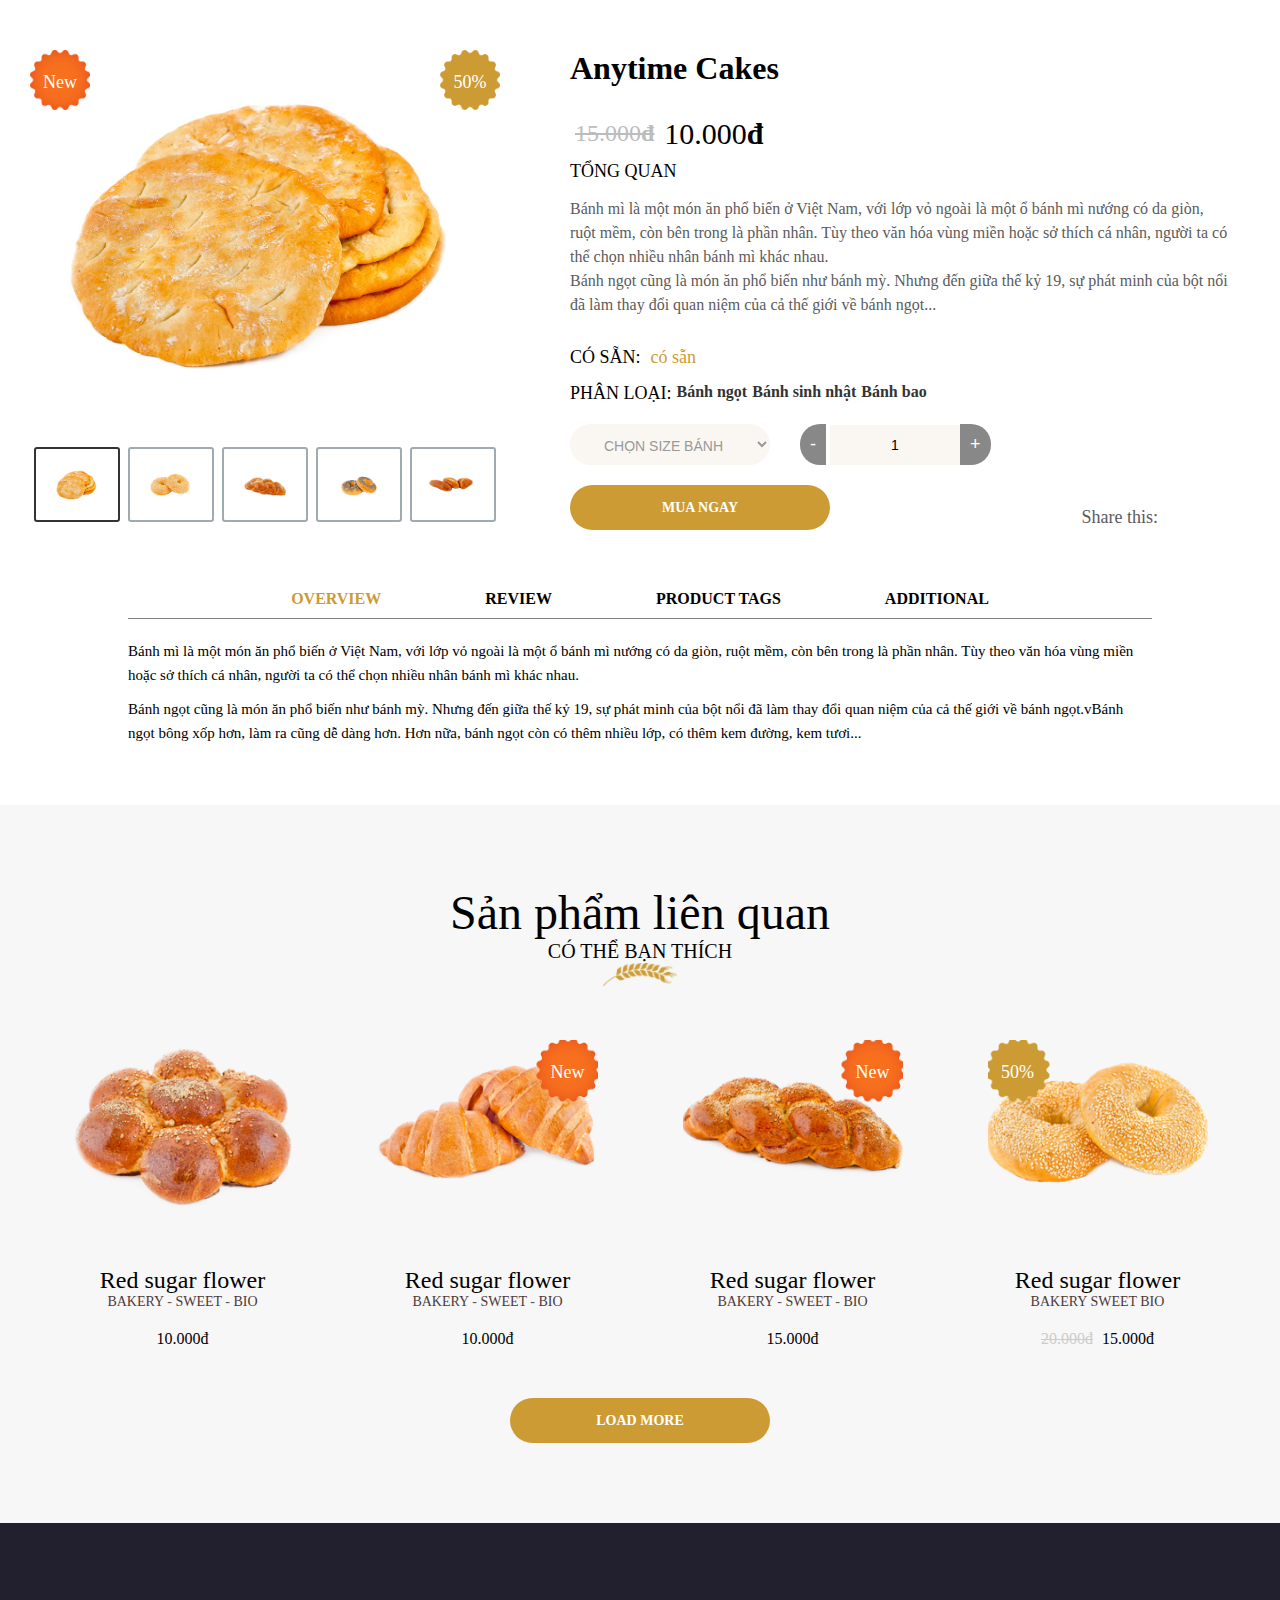
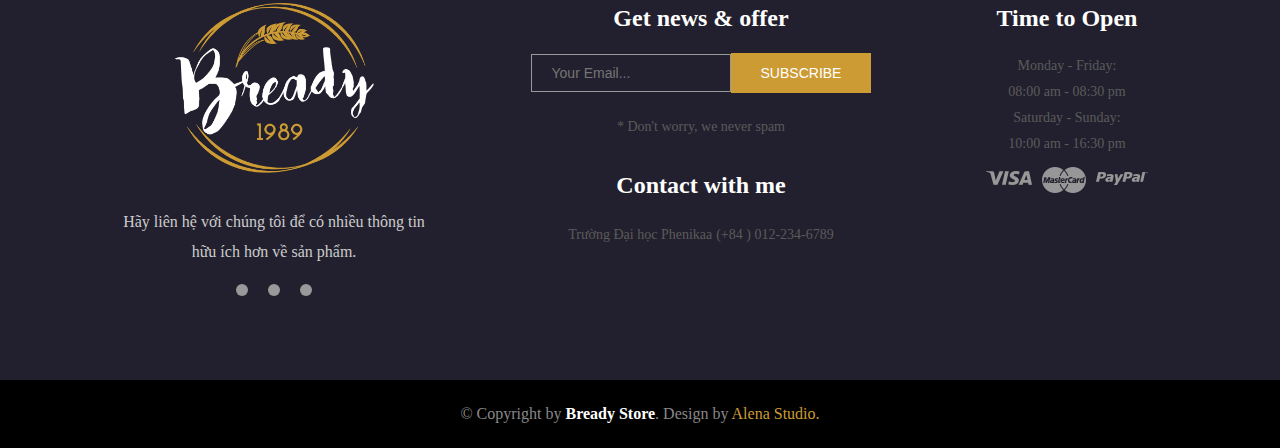
==== commit 5f3c00ac: "update" ====
--- a/web/index.html
+++ b/web/index.html
@@ -1,487 +1,459 @@
 <!DOCTYPE html>
 <html lang="en">
-
-<head>
-  <meta charset="UTF-8" />
-  <meta http-equiv="X-UA-Compatible" content="IE=edge" />
-  <meta name="viewport" content="width=device-width, initial-scale=1.0" />
-  <title>Document</title>
-  <link rel="stylesheet" href="style.css" />
-  <link rel="stylesheet" href="https://cdnjs.cloudflare.com/ajax/libs/font-awesome/6.2.1/css/all.min.css"
-    integrity="sha512-MV7K8+y+gLIBoVD59lQIYicR65iaqukzvf/nwasF0nqhPay5w/9lJmVM2hMDcnK1OnMGCdVK+iQrJ7lzPJQd1w=="
-    crossorigin="anonymous" referrerpolicy="no-referrer" />
-</head>
-
-<body onload="">
-  <div class="header"></div>
-  <div class="ps-main">
-    <div class="ps-container">
-      <div class="product-div">
-        <div class="product-div-left">
-        </span>
-        <div class="img-container">
-          <img src="./image/large-1.jpg" alt="watch">
-          <div class="ps-coupon">
-            <span class="ps-detail-badge-new">
-              <img src="./image/badge-red.png" style="width:100%" alt="" /><i>New</i>
-            </span>
-            <span class="ps-detail-badge ps-detail-badge--sale">
-              <img src="./image/badge-brown.png" style="width:100%" alt="" /><i>50%</i>
-          </div>
-          </div>
-          <div class="hover-container">
-            <div><img src="./image/large-1.jpg"></div>
-            <div><img src="./image/large-2.jpg"></div>
-            <div><img src="./image/large-3.jpg"></div>
-            <div><img src="./image/large-4.jpg"></div>
-            <div><img src="./image/large-5.jpg"></div>
-          </div>
-        </div>
-        <div class="product-div-right">
-          <div class="ps-detail__info">
-            <h1 class="text-uppercase">Anytime Cakes</h1>
-            <div class="ps-detail__rating">
-              <ul class="ps-list-rating-product">
-                <li class="ps-rating">
-                  <i class="fa-solid fa-star"></i>
-                </li>
-                <li class="ps-rating">
-                  <i class="fa-solid fa-star"></i>
-                </li>
-                <li class="ps-rating">
-                  <i class="fa-solid fa-star"></i>
-                </li>
-                <li class="ps-rating">
-                  <i class="fa-solid fa-star"></i>
-                </li>
-                <li class="ps-rating">
-                  <i class="fa-solid fa-star"></i>
-                </li>
-              </ul>
-            </div>
-            <h3 class="ps-detail__price">
-              <del><span>£</span> 330</del> <span>£</span>115
-            </h3>
-            <div class="ps-product__desc">
-              <h5>Quick Overview</h5>
-              <p>
-                Lollipop dessert donut marzipan cookie bonbon sesame snaps
-                chocolate. Cupcake sweet roll sweet dragée dragée. Lollipop
-                dessert donut marzipan cookie bonbon sesame snaps chocolate
-                cake.
-              </p>
-              <p>
-                Toffee chocolate cake apple pie sugar plum sesame snaps
-                muffin cake pudding cupcake. Muffin danish muffin lollipop
-                biscuit jelly beans oat cake croissant.
-              </p>
-            </div>
-            <div class="ps-product__status">
-              <h5>Availability: <span> In stock</span></h5>
-              <h5>
-                CATEGORIES:<a href="product-listing.html"> Cupcake</a><a href="product-listing.html"> organic</a><a
-                  href="product-listing.html"> sugar</a>
-              </h5>
-            </div>
-            <div class="ps-product__shopping">
-              <form class="ps-form--shopping" action="">
-                <select class="ps-select" title="Choose Size">
-                  <option selected disabled>Choose Size</option>
-                  <option value="1">Small</option>
-                  <option value="2">Medium</option>
-                  <option value="3">Large</option>
-                </select>
-                <div class="form-group--number">
-                  <button class="minus">-</button>
-                  <input class="form-control" type="text" value="1" />
-                  <button class="plus">+</button>
-                </div>
-              </form>
-            </div>
-            <div class="ps-product__sharing">
-              <a class="ps-btn" href="cart.html">Order Now</a>
-              <p class="text-right">
-                Share this:
-                <a href="#"><i class="fa-brands fa-facebook"></i></a>
-                <a href="#"><i class="fa-brands fa-twitter"></i></a>
-                <a href="#"><i class="fa-brands fa-dribbble"></i></a>
-              </p>
-            </div>
-          </div>
-        </div>
+   <head>
+      <meta charset="UTF-8" />
+      <meta http-equiv="X-UA-Compatible" content="IE=edge" />
+      <meta name="viewport" content="width=device-width, initial-scale=1.0" />
+      <title>Document</title>
+      <link rel="stylesheet" href="style.css" />
+      <link rel="stylesheet" href="https://cdnjs.cloudflare.com/ajax/libs/font-awesome/6.2.1/css/all.min.css"
+         integrity="sha512-MV7K8+y+gLIBoVD59lQIYicR65iaqukzvf/nwasF0nqhPay5w/9lJmVM2hMDcnK1OnMGCdVK+iQrJ7lzPJQd1w=="
+         crossorigin="anonymous" referrerpolicy="no-referrer" />
+   </head>
+   <body onload="">
+      <div class="header"></div>
+      <div class="ps-main">
+         <div class="ps-container">
+            <div class="product-div">
+               <div class="product-div-left">
+                  <div class="img-container">
+                     <img src="./image/large-1.jpg" alt="watch">
+                     <div class="ps-coupon">
+                        <span class="ps-detail-badge-new">
+                        <img src="./image/badge-red.png" style="width:100%" alt="" /><i>New</i>
+                        </span>
+                        <span class="ps-detail-badge ps-detail-badge--sale">
+                        <img src="./image/badge-brown.png" style="width:100%" alt="" /><i>50%</i>
+                     </div>
+                  </div>
+                  <div class="hover-container">
+                     <div><img src="./image/large-1.jpg"></div>
+                     <div><img src="./image/large-2.jpg"></div>
+                     <div><img src="./image/large-3.jpg"></div>
+                     <div><img src="./image/large-4.jpg"></div>
+                     <div><img src="./image/large-5.jpg"></div>
+                  </div>
+               </div>
+               <div class="product-div-right">
+                  <div class="ps-detail__info">
+                     <h1 class="text-uppercase">Anytime Cakes</h1>
+                     <div class="ps-detail__rating">
+                        <ul class="ps-list-rating-product">
+                           <li class="ps-rating">
+                              <i class="fa-solid fa-star"></i>
+                           </li>
+                           <li class="ps-rating">
+                              <i class="fa-solid fa-star"></i>
+                           </li>
+                           <li class="ps-rating">
+                              <i class="fa-solid fa-star"></i>
+                           </li>
+                           <li class="ps-rating">
+                              <i class="fa-solid fa-star"></i>
+                           </li>
+                           <li class="ps-rating">
+                              <i class="fa-solid fa-star"></i>
+                           </li>
+                        </ul>
+                     </div>
+                     <h3 class="ps-detail__price">
+                        <del><span>15.000</span>đ</del> <span>10.000</span>đ
+                     </h3>
+                     <div class="ps-product__desc">
+                        <h5>Tổng quan</h5>
+                        <p>
+                           Bánh mì là một món ăn phổ biến ở Việt Nam, 
+                           với lớp vỏ ngoài là một ổ bánh mì nướng có 
+                           da giòn, ruột mềm, còn bên trong là phần nhân. 
+                           Tùy theo văn hóa vùng miền hoặc sở thích cá nhân, 
+                           người ta có thể chọn nhiều nhân bánh mì khác nhau. 
+                        </p>
+                        <p>
+                           Bánh ngọt cũng là món ăn phổ biến như bánh mỳ. 
+                           Nhưng đến giữa thế kỷ 19, sự phát minh của bột nổi 
+                           đã làm thay đổi quan niệm của cả thế giới về bánh ngọt...
+                        </p>
+                     </div>
+                     <div class="ps-product__status">
+                        <h5>Có sẵn: <span> có sẵn</span></h5>
+                        <h5>
+                           Phân loại:<a href="#"> Bánh ngọt</a><a href="#"> Bánh sinh nhật</a><a
+                              href="#"> Bánh bao</a>
+                        </h5>
+                     </div>
+                     <div class="ps-product__shopping">
+                        <form class="ps-form--shopping" action="">
+                           <select class="ps-select" title="Choose Size">
+                              <option selected disabled>Chọn size bánh</option>
+                              <option value="1">Nhỏ</option>
+                              <option value="2">Vừa</option>
+                              <option value="3">Lớn</option>
+                           </select>
+                           <div class="form-group--number">
+                              <button class="minus">-</button>
+                              <input class="form-control" type="text" value="1" />
+                              <button class="plus">+</button>
+                           </div>
+                        </form>
+                     </div>
+                     <div class="ps-product__sharing">
+                        <a class="ps-btn" href="#">Mua ngay</a>
+                        <p class="text-right">
+                           Share this:
+                           <a href="#"><i class="fa-brands fa-facebook"></i></a>
+                           <a href="#"><i class="fa-brands fa-twitter"></i></a>
+                           <a href="#"><i class="fa-brands fa-dribbble"></i></a>
+                        </p>
+                     </div>
+                  </div>
+               </div>
+            </div>
+         </div>
+         <div class="ps-product__content">
+            <div class="tab-menu">
+               <a class="active" id="tab_01">OVERVIEW</a>
+               <a id="tab_02">REVIEW</a>
+               <a id="tab_03">PRODUCT TAGS</a>
+               <a id="tab_04">ADDITIONAL</a>
+            </div>
+            <div class="tab-content">
+               <div class="content-tab_01">
+                  <p>
+                     Bánh mì là một món ăn phổ biến ở Việt Nam, với lớp vỏ ngoài là một ổ bánh mì nướng có 
+                     da giòn, ruột mềm, còn bên trong là phần nhân. Tùy theo văn hóa vùng miền hoặc sở thích cá nhân, 
+                     người ta có thể chọn nhiều nhân bánh mì khác nhau. 
+                  </p>
+                  <p>
+                     Bánh ngọt cũng là món ăn phổ biến như bánh mỳ. Nhưng đến giữa thế kỷ 19, sự phát minh của bột nổi 
+                     đã làm thay đổi quan niệm của cả thế giới về bánh ngọt.vBánh ngọt bông xốp hơn, làm ra cũng dễ dàng hơn. 
+                     Hơn nữa, bánh ngọt còn có thêm nhiều lớp, có thêm kem đường, kem tươi...
+                  </p>
+               </div>
+               <div class="content-tab_02">
+                  <p>1 nhận xét của <strong>Linh</strong></p>
+                  <div class="ps-review">
+                     <div class="ps-review__thumbnail">
+                        <img src="./image/1.jpg" alt="" />
+                     </div>
+                     <div class="ps-review__content">
+                        <header>
+                           <ul class="ps-list-rating-product">
+                              <li class="ps-rating">
+                                 <i class="fa-solid fa-star"></i>
+                              </li>
+                              <li class="ps-rating">
+                                 <i class="fa-solid fa-star"></i>
+                              </li>
+                              <li class="ps-rating">
+                                 <i class="fa-solid fa-star"></i>
+                              </li>
+                              <li class="ps-rating">
+                                 <i class="fa-solid fa-star"></i>
+                              </li>
+                              <li class="ps-rating">
+                                 <i class="fa-solid fa-star"></i>
+                              </li>
+                           </ul>
+                           <p>Đánh giá<a href=""> Linh</a> - 8/12/2022</p>
+                        </header>
+                        <p>
+                           Bánh mềm, thơm ngon khó cưỡng...
+                        </p>
+                     </div>
+                  </div>
+                  <form class="ps-form--product-review" action="do_action" method="post">
+                     <h4>Đánh giá của bạn</h4>
+                     <div class="row">
+                        <div class="form-group">
+                           <label>Họ và tên:<sup>*</sup></label>
+                           <input class="form-control" type="text" placeholder="" />
+                        </div>
+                        <div class="form-group">
+                           <label>Email:<sup>*</sup></label>
+                           <input class="form-control" type="email" placeholder="" />
+                        </div>
+                        <div class="form-group">
+                           <label>Đánh giá của bạn:</label>
+                           <textarea class="form-control" rows="6" placeholder="Enter your review..."></textarea>
+                        </div>
+                        <div class="form-group">
+                           <button>Submit Reviews</button>
+                        </div>
+                     </div>
+                  </form>
+               </div>
+               <div class="content-tab_03">
+                  <p>Add your tag <span> *</span></p>
+                  <form class="ps-form--create-tags" action="_action" method="post">
+                     <div class="form-group">
+                        <input class="form-control" type="text" placeholder="" />
+                        <button>Add Tags</button>
+                     </div>
+                  </form>
+                  <p>
+                     Use spaces to separate tags. Use single quotes ( * ) for phrases.
+                  </p>
+               </div>
+               <div class="content-tab_04">
+                  <form class="ps-form--addition" action="do_action" method="post">
+                     <div class="form-group">
+                        <textarea class="form-control" rows="6" placeholder="Enter your addition here..."></textarea>
+                     </div>
+                     <div class="form-group">
+                        <button>Submit</button>
+                     </div>
+                  </form>
+               </div>
+            </div>
+         </div>
       </div>
-    </div>
-  </div>
-
-  <div class="ps-product__content">
-    <div class="tab-menu">
-      <a class="active" id="tab_01">OVERVIEW</a>
-      <a id="tab_02">REVIEW</a>
-      <a id="tab_03">PRODUCT TAGS</a>
-      <a id="tab_04">ADDITIONAL</a>
-    </div>
-    <div class="tab-content">
-      <div class="content-tab_01">
-        <p>
-          Caramels tootsie roll carrot cake sugar plum. Sweet roll jelly
-          bear claw liquorice. Gingerbread lollipop dragée cake. Pie topping
-          jelly-o. Fruitcake dragée candy canes tootsie roll. Pastry jelly-o
-          cupcake. Bonbon brownie soufflé muffin.
-        </p>
-        <p>
-          Sweet roll soufflé oat cake apple pie croissant. Pie gummi bears
-          jujubes cake lemon drops gummi bears croissant macaroon pie.
-          Fruitcake tootsie roll chocolate cake Carrot cake cake bear claw
-          jujubes topping cake apple pie. Jujubes gummi bears soufflé candy
-          canes topping gummi bears cake soufflé cake. Cotton candy soufflé
-          sugar plum pastry sweet roll..
-        </p>
+      <div class="ps-related-product">
+         <div class="ps-container">
+            <div class="ps-section__header">
+               <h3 class="ps-section__title">Sản phẩm liên quan</h3>
+               <p>Có thể bạn thích</p>
+               <span><img src="./image/floral.png" alt="" /></span>
+            </div>
+            <div class="ps-section__content">
+               <div class="row">
+                  <div class="ps-product">
+                     <div class="ps-product__thumbnail">
+                        <img src="./image/1.png" alt="" /><a class="ps-product__overlay" href="#"></a>
+                        <ul class="ps-product__actions">
+                           <li>
+                              <a href="#" data-tooltip="Quick View"><i class="ba-magnifying-glass"></i></a>
+                           </li>
+                           <li>
+                              <a href="#" data-tooltip="Favorite"><i class="ba-heart"></i></a>
+                           </li>
+                           <li>
+                              <a href="#" data-tooltip="Add to Cart"><i class="ba-shopping"></i></a>
+                           </li>
+                        </ul>
+                     </div>
+                     <div class="ps-product__content">
+                        <a class="ps-product__title" href="#">Red sugar flower</a>
+                        <p>
+                           <a href="#">Bakery</a> -
+                           <a href="#">Sweet</a> -
+                           <a href="#">Bio</a>
+                        </p>
+                        <ul class="ps-list-rating">
+                           <li class="ps-rating">
+                              <i class="fa-solid fa-star"></i>
+                           </li>
+                           <li class="ps-rating">
+                              <i class="fa-solid fa-star"></i>
+                           </li>
+                           <li class="ps-rating">
+                              <i class="fa-solid fa-star"></i>
+                           </li>
+                           <li class="ps-rating">
+                              <i class="fa-solid fa-star"></i>
+                           </li>
+                           <li class="ps-rating">
+                              <i class="fa-solid fa-star"></i>
+                           </li>
+                        </ul>
+                        <p class="ps-product__price">10.000đ</p>
+                     </div>
+                  </div>
+                  <div class="ps-product">
+                     <div class="ps-product__thumbnail">
+                        <span class="ps-badge"><img src="./image/badge-red.png" alt="" /><i>New</i></span><img src="./image/2.png"
+                           alt="" /><a class="ps-product__overlay" href="#"></a>
+                        <ul class="ps-product__actions">
+                           <li>
+                              <a href="#" data-tooltip="Quick View"><i class="ba-magnifying-glass"></i></a>
+                           </li>
+                           <li>
+                              <a href="#" data-tooltip="Favorite"><i class="ba-heart"></i></a>
+                           </li>
+                           <li>
+                              <a href="#" data-tooltip="Add to Cart"><i class="ba-shopping"></i></a>
+                           </li>
+                        </ul>
+                     </div>
+                     <div class="ps-product__content">
+                        <a class="ps-product__title" href="#">Red sugar flower</a>
+                        <p>
+                           <a href="#">Bakery</a> -
+                           <a href="#">Sweet</a> -
+                           <a href="#">Bio</a>
+                        </p>
+                        <ul class="ps-list-rating">
+                           <li class="ps-rating">
+                              <i class="fa-solid fa-star"></i>
+                           </li>
+                           <li class="ps-rating">
+                              <i class="fa-solid fa-star"></i>
+                           </li>
+                           <li class="ps-rating">
+                              <i class="fa-solid fa-star"></i>
+                           </li>
+                           <li class="ps-rating">
+                              <i class="fa-solid fa-star"></i>
+                           </li>
+                           <li class="ps-rating">
+                              <i class="fa-solid fa-star"></i>
+                           </li>
+                        </ul>
+                        <p class="ps-product__price">10.000đ</p>
+                     </div>
+                  </div>
+                  <div class="ps-product">
+                     <div class="ps-product__thumbnail">
+                        <span class="ps-badge"><img src="./image/badge-red.png" alt="" /><i>New</i></span><img src="./image/3.png"
+                           alt="" /><a class="ps-product__overlay" href="#"></a>
+                        <ul class="ps-product__actions">
+                           <li>
+                              <a href="#" data-tooltip="Quick View"><i class="ba-magnifying-glass"></i></a>
+                           </li>
+                           <li>
+                              <a href="#" data-tooltip="Favorite"><i class="ba-heart"></i></a>
+                           </li>
+                           <li>
+                              <a href="#" data-tooltip="Add to Cart"><i class="ba-shopping"></i></a>
+                           </li>
+                        </ul>
+                     </div>
+                     <div class="ps-product__content">
+                        <a class="ps-product__title" href="#">Red sugar flower</a>
+                        <p>
+                           <a href="#">Bakery</a> -
+                           <a href="#">Sweet</a> -
+                           <a href="#">Bio</a>
+                        </p>
+                        <ul class="ps-list-rating">
+                           <li class="ps-rating">
+                              <i class="fa-solid fa-star"></i>
+                           </li>
+                           <li class="ps-rating">
+                              <i class="fa-solid fa-star"></i>
+                           </li>
+                           <li class="ps-rating">
+                              <i class="fa-solid fa-star"></i>
+                           </li>
+                           <li class="ps-rating">
+                              <i class="fa-solid fa-star"></i>
+                           </li>
+                           <li class="ps-rating">
+                              <i class="fa-solid fa-star"></i>
+                           </li>
+                        </ul>
+                        <p class="ps-product__price">15.000đ</p>
+                     </div>
+                  </div>
+                  <div class="ps-product">
+                     <div class="ps-product__thumbnail">
+                        <span class="ps-badge ps-badge--sale"><img src="./image/badge-brown.png" alt="" /><i>50%</i></span><img
+                           src="./image/4.png" alt="" /><a class="ps-product__overlay" href="#"></a>
+                        <ul class="ps-product__actions">
+                           <li>
+                              <a href="#" data-tooltip="Quick View"><i class="ba-magnifying-glass"></i></a>
+                           </li>
+                           <li>
+                              <a href="#" data-tooltip="Favorite"><i class="ba-heart"></i></a>
+                           </li>
+                           <li>
+                              <a href="#" data-tooltip="Add to Cart"><i class="ba-shopping"></i></a>
+                           </li>
+                        </ul>
+                     </div>
+                     <div class="ps-product__content">
+                        <a class="ps-product__title" href="#">Red sugar flower</a>
+                        <p>
+                           <a href="#">Bakery</a> 
+                           <a href="#">Sweet</a> 
+                           <a href="#">Bio</a>
+                        </p>
+                        <ul class="ps-list-rating">
+                           <li class="ps-rating">
+                              <i class="fa-solid fa-star"></i>
+                           </li>
+                           <li class="ps-rating">
+                              <i class="fa-solid fa-star"></i>
+                           </li>
+                           <li class="ps-rating">
+                              <i class="fa-solid fa-star"></i>
+                           </li>
+                           <li class="ps-rating">
+                              <i class="fa-solid fa-star"></i>
+                           </li>
+                           <li class="ps-rating">
+                              <i class="fa-solid fa-star"></i>
+                           </li>
+                        </ul>
+                        <p class="ps-product__price"><del>20.000đ</del> 15.000đ</p>
+                     </div>
+                  </div>
+               </div>
+               <div class="ps-section__footer">
+                  <a class="ps-btn" href="#">Load more</a>
+               </div>
+            </div>
+         </div>
       </div>
-      <div class="content-tab_02">
-        <p>1 review for <strong>Cupcakes Red Flowers</strong></p>
-        <div class="ps-review">
-          <div class="ps-review__thumbnail">
-            <img src="./image/1.jpg" alt="" />
-          </div>
-          <div class="ps-review__content">
-            <header>
-              <ul class="ps-list-rating">
-                <li class="ps-rating">
-                  <i class="fa-solid fa-star"></i>
-                </li>
-                <li class="ps-rating">
-                  <i class="fa-solid fa-star"></i>
-                </li>
-                <li class="ps-rating">
-                  <i class="fa-solid fa-star"></i>
-                </li>
-                <li class="ps-rating">
-                  <i class="fa-solid fa-star"></i>
-                </li>
-                <li class="ps-rating">
-                  <i class="fa-solid fa-star"></i>
-                </li>
-              </ul>
-              <p>By<a href=""> Alena Studio</a> - November 25, 2017</p>
-            </header>
-            <p>
-              Soufflé danish gummi bears tart. Pie wafer icing. Gummies
-              jelly beans powder. Chocolate bar pudding macaroon candy canes
-              chocolate apple pie chocolate cake. Sweet caramels sesame
-              snaps halvah bear claw wafer. Sweet roll soufflé muffin
-              topping muffin brownie. Tart bear claw cake tiramisu chocolate
-              bar gummies dragée lemon drops brownie.
-            </p>
-          </div>
-        </div>
-        <form class="ps-form--product-review" action="do_action" method="post">
-          <h4>ADD YOUR REVIEW</h4>
-          <div class="row">
-            <div class="form-group">
-              <label>Name:<sup>*</sup></label>
-              <input class="form-control" type="text" placeholder="" />
-            </div>
-            <div class="form-group">
-              <label>Email:<sup>*</sup></label>
-              <input class="form-control" type="email" placeholder="" />
-            </div>
-            <div class="form-group">
-              <label>Your rating</label>
-              <select class="ps-rating">
-                <option value="1">1</option>
-                <option value="1">2</option>
-                <option value="1">3</option>
-                <option value="1">4</option>
-                <option value="5">5</option>
-              </select>
-            </div>
-
-            <div class="form-group">
-              <label>Your Review:</label>
-              <textarea class="form-control" rows="6" placeholder="Enter your review..."></textarea>
-            </div>
-            <div class="form-group">
-              <button>Submit Reviews</button>
-            </div>
-          </div>
-        </form>
+      <div class="ps-footer">
+         <div class="ps-footer__content">
+            <div class="ps-container">
+               <div class="row">
+                  <div class="ps-site-info">
+                     <a class="ps-logo" href="#"><img src="./image/logo-dark.png" alt="" /></a>
+                     <p>
+                        Hãy liên hệ với chúng tôi để có nhiều thông tin hữu ích hơn về sản phẩm.
+                     </p>
+                     <ul class="ps-list--social">
+                        <li>
+                           <a href="#"><i class="fa-brands fa-facebook"></i></a>
+                        </li>
+                        <li>
+                           <a href="#"><i class="fa-brands fa-twitter"></i></a>
+                        </li>
+                        <li>
+                           <a href="#"><i class="fa-brands fa-dribbble"></i></a>
+                        </li>
+                     </ul>
+                  </div>
+                  <div class="ps-site-contact">
+                     <form action="">
+                        <h4>Get news & offer</h4>
+                        <div class="form-group">
+                           <input class="form-control-footer" type="text" placeholder="Your Email..." />
+                           <button>Subscribe</button>
+                        </div>
+                        <p>* Don't worry, we never spam</p>
+                     </form>
+                     <div class="ps-footer__contact">
+                        <h4>Contact with me</h4>
+                        <p>Trường Đại học Phenikaa</p>
+                        <p>(+84 ) 012-234-6789</p>
+                     </div>
+                  </div>
+                  <div class="ps-footer__open">
+                     <h4>Time to Open</h4>
+                     <p>
+                        Monday - Friday: <br />08:00 am - 08:30 pm <br />
+                        Saturday - Sunday:<br />
+                        10:00 am - 16:30 pm
+                     </p>
+                     <ul class="ps-list--payment">
+                        <li>
+                           <a href="#"><img src="./image/visa.png" alt="" /></a>
+                        </li>
+                        <li>
+                           <a href="#"><img src="./image/master-card.png" alt="" /></a>
+                        </li>
+                        <li>
+                           <a href="#"><img src="./image/paypal.png" alt="" /></a>
+                        </li>
+                     </ul>
+                  </div>
+               </div>
+            </div>
+         </div>
+         <div class="copyright">© Copyright by <span class="copyright-name">Bready Store</span>. Design by <span class="copyright-author">Alena Studio.</span></div>
       </div>
-      <div class="content-tab_03">
-        <p>Add your tag <span> *</span></p>
-        <form class="ps-form--create-tags" action="_action" method="post">
-          <div class="form-group">
-            <input class="form-control" type="text" placeholder="" />
-            <button>Add Tags</button>
-          </div>
-        </form>
-        <p>
-          Use spaces to separate tags. Use single quotes ( * ) for phrases.
-        </p>
-      </div>
-      <div class="content-tab_04">
-        <form class="ps-form--addition" action="do_action" method="post">
-          <div class="form-group">
-            <textarea class="form-control" rows="6" placeholder="Enter your addition here..."></textarea>
-          </div>
-          <div class="form-group">
-            <button>Submit</button>
-          </div>
-        </form>
-      </div>
-    </div>
-  </div>
-  </div>
-  <div class="ps-related-product">
-    <div class="ps-container">
-      <div class="ps-section__header">
-        <h3 class="ps-section__title">Related Products</h3>
-        <p>Maybe you like</p>
-        <span><img src="./image/floral.png" alt="" /></span>
-      </div>
-      <div class="ps-section__content">
-        <div class="row">
-          <div class="ps-product">
-            <div class="ps-product__thumbnail">
-              <img src="./image/1.png" alt="" /><a class="ps-product__overlay" href="product-detail.html"></a>
-              <ul class="ps-product__actions">
-                <li>
-                  <a href="#" data-tooltip="Quick View"><i class="ba-magnifying-glass"></i></a>
-                </li>
-                <li>
-                  <a href="#" data-tooltip="Favorite"><i class="ba-heart"></i></a>
-                </li>
-                <li>
-                  <a href="#" data-tooltip="Add to Cart"><i class="ba-shopping"></i></a>
-                </li>
-              </ul>
-            </div>
-            <div class="ps-product__content">
-              <a class="ps-product__title" href="product-detail.html">Red sugar flower</a>
-              <p>
-                <a href="product-list.html">Bakery</a> -
-                <a href="product-list.html">Sweet</a> -
-                <a href="product-list.html">Bio</a>
-              </p>
-              <ul class="ps-list-rating">
-                <li class="ps-rating">
-                  <i class="fa-solid fa-star"></i>
-                </li>
-                <li class="ps-rating">
-                  <i class="fa-solid fa-star"></i>
-                </li>
-                <li class="ps-rating">
-                  <i class="fa-solid fa-star"></i>
-                </li>
-                <li class="ps-rating">
-                  <i class="fa-solid fa-star"></i>
-                </li>
-                <li class="ps-rating">
-                  <i class="fa-solid fa-star"></i>
-                </li>
-              </ul>
-              <p class="ps-product__price">£5.00</p>
-            </div>
-          </div>
-
-          <div class="ps-product">
-            <div class="ps-product__thumbnail">
-              <span class="ps-badge"><img src="./image/badge-red.png" alt="" /><i>New</i></span><img src="./image/2.png"
-                alt="" /><a class="ps-product__overlay" href="product-detail.html"></a>
-              <ul class="ps-product__actions">
-                <li>
-                  <a href="#" data-tooltip="Quick View"><i class="ba-magnifying-glass"></i></a>
-                </li>
-                <li>
-                  <a href="#" data-tooltip="Favorite"><i class="ba-heart"></i></a>
-                </li>
-                <li>
-                  <a href="#" data-tooltip="Add to Cart"><i class="ba-shopping"></i></a>
-                </li>
-              </ul>
-            </div>
-            <div class="ps-product__content">
-              <a class="ps-product__title" href="product-detail.html">Red sugar flower</a>
-              <p>
-                <a href="product-list.html">Bakery</a> -
-                <a href="product-list.html">Sweet</a> -
-                <a href="product-list.html">Bio</a>
-              </p>
-              <ul class="ps-list-rating">
-                <li class="ps-rating">
-                  <i class="fa-solid fa-star"></i>
-                </li>
-                <li class="ps-rating">
-                  <i class="fa-solid fa-star"></i>
-                </li>
-                <li class="ps-rating">
-                  <i class="fa-solid fa-star"></i>
-                </li>
-                <li class="ps-rating">
-                  <i class="fa-solid fa-star"></i>
-                </li>
-                <li class="ps-rating">
-                  <i class="fa-solid fa-star"></i>
-                </li>
-              </ul>
-              <p class="ps-product__price">£5.00</p>
-            </div>
-          </div>
-
-          <div class="ps-product">
-            <div class="ps-product__thumbnail">
-              <span class="ps-badge"><img src="./image/badge-red.png" alt="" /><i>New</i></span><img src="./image/3.png"
-                alt="" /><a class="ps-product__overlay" href="product-detail.html"></a>
-              <ul class="ps-product__actions">
-                <li>
-                  <a href="#" data-tooltip="Quick View"><i class="ba-magnifying-glass"></i></a>
-                </li>
-                <li>
-                  <a href="#" data-tooltip="Favorite"><i class="ba-heart"></i></a>
-                </li>
-                <li>
-                  <a href="#" data-tooltip="Add to Cart"><i class="ba-shopping"></i></a>
-                </li>
-              </ul>
-            </div>
-            <div class="ps-product__content">
-              <a class="ps-product__title" href="product-detail.html">Red sugar flower</a>
-              <p>
-                <a href="product-list.html">Bakery</a> -
-                <a href="product-list.html">Sweet</a> -
-                <a href="product-list.html">Bio</a>
-              </p>
-              <ul class="ps-list-rating">
-                <li class="ps-rating">
-                  <i class="fa-solid fa-star"></i>
-                </li>
-                <li class="ps-rating">
-                  <i class="fa-solid fa-star"></i>
-                </li>
-                <li class="ps-rating">
-                  <i class="fa-solid fa-star"></i>
-                </li>
-                <li class="ps-rating">
-                  <i class="fa-solid fa-star"></i>
-                </li>
-                <li class="ps-rating">
-                  <i class="fa-solid fa-star"></i>
-                </li>
-              </ul>
-              <p class="ps-product__price">£5.00</p>
-            </div>
-          </div>
-
-          <div class="ps-product">
-            <div class="ps-product__thumbnail">
-              <span class="ps-badge ps-badge--sale"><img src="./image/badge-brown.png" alt="" /><i>50%</i></span><img
-                src="./image/4.png" alt="" /><a class="ps-product__overlay" href="product-detail.html"></a>
-              <ul class="ps-product__actions">
-                <li>
-                  <a href="#" data-tooltip="Quick View"><i class="ba-magnifying-glass"></i></a>
-                </li>
-                <li>
-                  <a href="#" data-tooltip="Favorite"><i class="ba-heart"></i></a>
-                </li>
-                <li>
-                  <a href="#" data-tooltip="Add to Cart"><i class="ba-shopping"></i></a>
-                </li>
-              </ul>
-            </div>
-            <div class="ps-product__content">
-              <a class="ps-product__title" href="product-detail.html">Red sugar flower</a>
-              <p>
-                <a href="product-list.html">Bakery</a> -
-                <a href="product-list.html">Sweet</a> -
-                <a href="product-list.html">Bio</a>
-              </p>
-              <ul class="ps-list-rating">
-                <li class="ps-rating">
-                  <i class="fa-solid fa-star"></i>
-                </li>
-                <li class="ps-rating">
-                  <i class="fa-solid fa-star"></i>
-                </li>
-                <li class="ps-rating">
-                  <i class="fa-solid fa-star"></i>
-                </li>
-                <li class="ps-rating">
-                  <i class="fa-solid fa-star"></i>
-                </li>
-                <li class="ps-rating">
-                  <i class="fa-solid fa-star"></i>
-                </li>
-              </ul>
-              <p class="ps-product__price"><del>£8.50</del> £5.00</p>
-            </div>
-          </div>
-        </div>
-        <div class="ps-section__footer">
-          <a class="ps-btn" href="#">Load more</a>
-        </div>
-      </div>
-    </div>
-  </div>
-  <div class="ps-footer">
-    <div class="ps-footer__content">
-      <div class="ps-container">
-        <div class="row">
-          <div class="ps-site-info">
-            <a class="ps-logo" href="index.html"><img src="./image/logo-dark.png" alt="" /></a>
-            <p>
-              Tart bear claw cake tiramisu chocolate bar gummies dragée lemon
-              drops brownie.
-            </p>
-            <ul class="ps-list--social">
-              <li>
-                <a href="#"><i class="fa-brands fa-facebook"></i></a>
-              </li>
-              <li>
-                <a href="#"><i class="fa-brands fa-twitter"></i></a>
-              </li>
-              <li>
-                <a href="#"><i class="fa-brands fa-dribbble"></i></a>
-              </li>
-            </ul>
-          </div>
-          <div class="ps-site-contact">
-            <form action="">
-              <h4>Get news & offer</h4>
-              <div class="form-group">
-                <input class="form-control-footer" type="text" placeholder="Your Email..." />
-                <button>Subscribe</button>
-              </div>
-              <p>* Don't worry, we never spam</p>
-            </form>
-            <div class="ps-footer__contact">
-              <h4>Contact with me</h4>
-              <p>PO Box 16122 Collins Street West,Victoria 8007 Australia</p>
-              <p>(+84 ) 7534 9773, (+84 ) 874 548</p>
-            </div>
-          </div>
-          <div class="ps-footer__open">
-            <h4>Time to Open</h4>
-            <p>
-              Monday - Friday: <br />08:00 am - 08:30 pm <br />
-              Saturday - Sunday:<br />
-              10:00 am - 16:30 pm
-            </p>
-            <ul class="ps-list--payment">
-              <li>
-                <a href="#"><img src="./image/visa.png" alt="" /></a>
-              </li>
-              <li>
-                <a href="#"><img src="./image/master-card.png" alt="" /></a>
-              </li>
-              <li>
-                <a href="#"><img src="./image/paypal.png" alt="" /></a>
-              </li>
-            </ul>
-          </div>
-        </div>
-      </div>
-    </div>
-    <div class="copyright">© Copyright by <span class="copyright-name">Bready Store</span>. Design by <span class="copyright-author">Alena Studio.</span></div>
-  </div>
-</body>
-<script src="script.js"></script>
+   </body>
+   <script src="script.js"></script>
 </html>--- a/web/style.css
+++ b/web/style.css
@@ -113,7 +113,7 @@
   right: 0;
 }
 .ps-product__status {
-  padding-top: 20px;
+  padding-top: 30px;
 }
 .ps-product__status h5{
   display: flex;
@@ -190,7 +190,7 @@
 }
 
 .ps-product__shopping {
-  margin-top: 80px;
+  margin-top: 20px;
 }
 .ps-product__shopping form{
   display: flex;
@@ -244,12 +244,7 @@
   .product-div-left .hover-container img{
     width: 20px;
   }
-  .product-div-right{
-      text-align: center;
-  }
-}
-
-
+}
 
 
 
@@ -369,8 +364,6 @@
   padding: 8px 30px 7px;
   line-height: 25px;
   font-size: 14px;
-  border-top-right-radius: 30px;
-  border-bottom-right-radius: 30px;
   cursor: pointer;
   text-transform: uppercase;
   transition: all 0.3s ease;
@@ -401,8 +394,6 @@
   border: 1px solid #999;
   padding: 10px 20px;
   color: #fff;
-  border-top-left-radius: 30px;
-  border-bottom-left-radius: 30px;
 }
 textarea.form-control {
   height: auto;
@@ -574,7 +565,7 @@
   background-color: #cd9b33;
   color: #fff;
   width: 260px;
-  padding: 9px 60px 7px;
+  padding: 10px 0;
   line-height: 25px;
   font-size: 14px;
   text-transform: uppercase;
@@ -589,7 +580,6 @@
   .ps-btn {
     padding: 10px 0;
     min-width: 200px;
-    display: flex;
     align-items: center;
     justify-content: center;
   }
@@ -733,7 +723,6 @@
   .product-div .product-div-right {
     width: 100%;
     padding: 0 30px;
-    text-align: center;
   }
 }
 @media (max-width: 767px) {
@@ -752,4 +741,7 @@
   .ps-product .ps-badge {
     right: 30%;
   }
-}+}
+
+
+
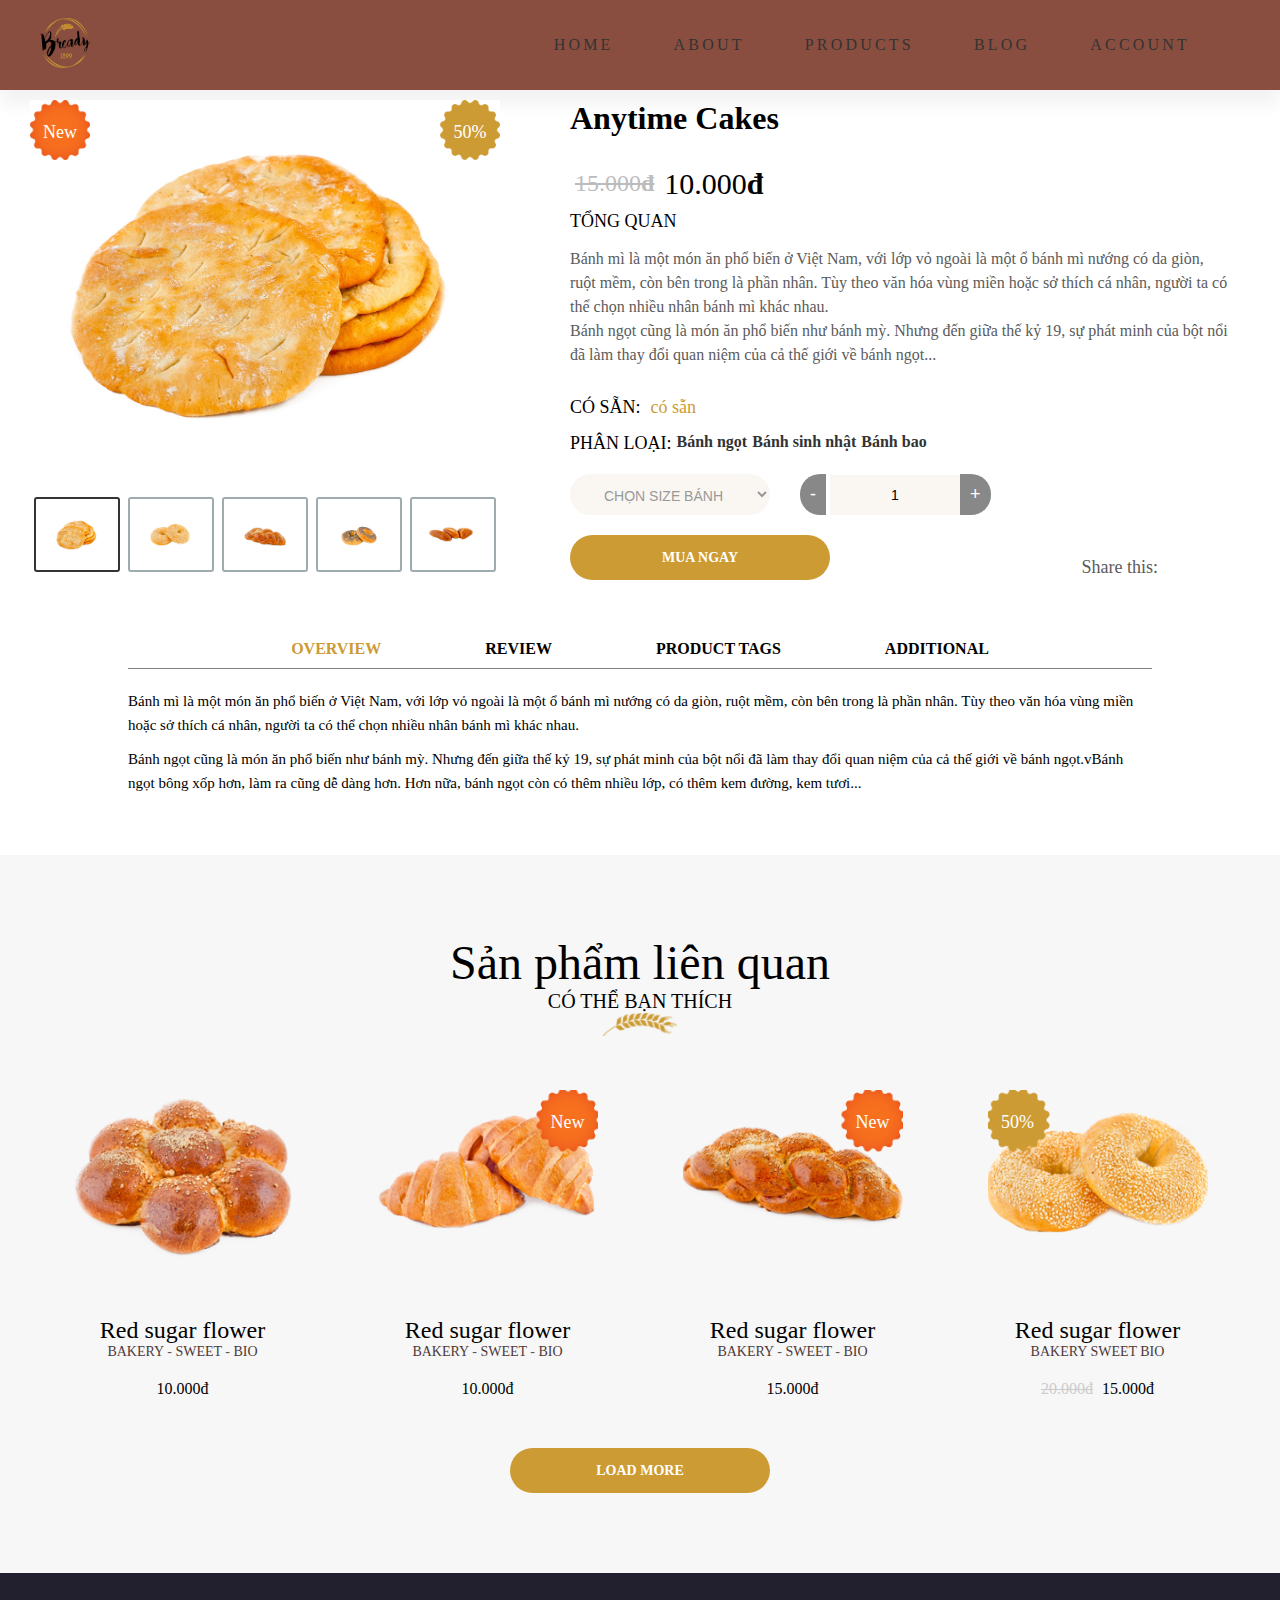
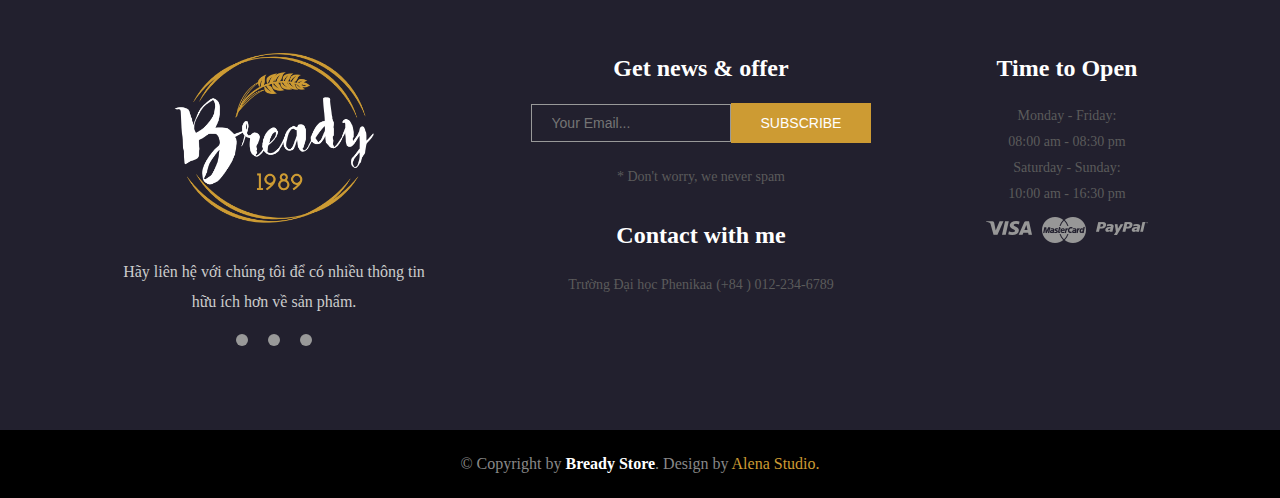
==== commit b5bd5de8: "update" ====
--- a/web/index.html
+++ b/web/index.html
@@ -5,13 +5,50 @@
       <meta http-equiv="X-UA-Compatible" content="IE=edge" />
       <meta name="viewport" content="width=device-width, initial-scale=1.0" />
       <title>Document</title>
-      <link rel="stylesheet" href="style.css" />
+      <link rel="stylesheet" href="./css/style.css" />
       <link rel="stylesheet" href="https://cdnjs.cloudflare.com/ajax/libs/font-awesome/6.2.1/css/all.min.css"
          integrity="sha512-MV7K8+y+gLIBoVD59lQIYicR65iaqukzvf/nwasF0nqhPay5w/9lJmVM2hMDcnK1OnMGCdVK+iQrJ7lzPJQd1w=="
          crossorigin="anonymous" referrerpolicy="no-referrer" />
    </head>
    <body onload="">
-      <div class="header"></div>
+      <div class="header">
+         <a href="#" class="logo-link"
+            ><img src="./image/logo-light.png" alt="#"
+         /></a>
+         <div class="group">
+            <ul class="navigation">
+               <li class="navigation__list">
+               <a class="navigation__list-link" href="#">Home</a>
+               </li>
+               <li class="navigation__list">
+               <a class="navigation__list-link" href="#">About</a>
+               </li>
+               <li class="navigation__list">
+               <a class="navigation__list-link" href="index.html">Products</a>
+               </li>
+               <li class="navigation__list">
+               <a class="navigation__list-link" href="#">Blog</a>
+               </li>
+               <li class="navigation__list">
+               <a class="navigation__list-link" href="account.html">Account</a>
+               </li>
+            </ul>
+   
+            <div class="search">
+               <span class="icon">
+               <i class="fas fa-search searchBTN"></i>
+               <i class="far fa-window-close closeBTN"></i>
+               </span>
+            </div>
+   
+            <i class="fa-solid fa-bars menuToggle"></i>
+         </div>
+   
+         <div class="searchBox">
+            <input class="searchBox__input" type="text" placeholder="Search" />
+         </div>
+          
+      </div>
       <div class="ps-main">
          <div class="ps-container">
             <div class="product-div">
@@ -455,5 +492,5 @@
          <div class="copyright">© Copyright by <span class="copyright-name">Bready Store</span>. Design by <span class="copyright-author">Alena Studio.</span></div>
       </div>
    </body>
-   <script src="script.js"></script>
+   <script src="./js/script.js"></script>
 </html>--- a/web/css/style.css
+++ b/web/css/style.css
@@ -0,0 +1,924 @@
+* {
+  box-sizing: border-box;
+  padding: 0;
+  margin: 0;
+}
+a{
+  text-decoration: none;
+}
+p {
+  display: inline-block;
+  font-size: 14px;
+  color: #5b5b5b;
+}
+.logo-link img{
+  width: 50px;
+  height: 50px;
+}
+.header{
+  position: absolute;
+  top: 0;
+  left: 0;
+  width: 100%;
+  height: 90px;
+  background-color: #894e3f;
+  padding: 40px 40px;
+  display: flex;
+  justify-content: space-between;
+  align-items: center;
+  box-shadow: 0 15px 15px rgba(0, 0, 0, 0.05);
+}
+
+.group{
+  display: flex;
+  align-items: center;
+}
+
+.navigation{
+  position: relative;
+  display: flex; 
+}
+
+.navigation__list{
+  padding: 30px;
+  list-style: none;
+}
+.navigation__list-link{
+  position: relative;
+  text-decoration: none;
+  font-size: 1em;
+  color: #333;
+  text-transform: uppercase;
+  letter-spacing: 0.2em;
+}
+
+.navigation__list-link::before{
+  content: '';
+  position: absolute;
+  bottom: -2px;
+  width: 100%;
+  height: 2px;
+  background-color: #333;
+  transform: scaleX(0);
+  transition: transform 0.5s ease;
+  transform-origin: right;
+}
+
+.navigation__list-link:hover::before{
+  transform: scaleX(1);
+  transform-origin: left;
+}
+
+.search{
+  position: relative;
+  display: flex;
+  justify-content: center;
+  align-items: center;
+  font-size: 1.5em;
+  z-index: 10;
+  cursor: pointer;
+}
+
+.searchBox{
+  position: absolute;
+  right: -100%;
+  width: 100%;
+  height: 100%;
+  display: flex;
+  background-color: #fff;
+  align-items: center;
+  padding: 0 30px;
+  transition: 0.5s ease;
+}
+
+.searchBox.active{
+  right: 0;
+
+}
+
+.searchBox__input{
+  width: 100%;
+  border: none;
+  outline: none;
+  height: 50px;
+  color: #333;
+  font-size: 1.25em;
+  background-color: #fff;
+  border-bottom: 1px solid rgba(0,0,0,0.5);
+}
+
+.searchBTN{
+  position: relative;
+  left: 30px;
+  top: 2.5px;
+  transition: 0.5s ease;
+  padding-right: 20px;
+}
+
+.searchBTN.active{
+  left: 0;
+}
+
+
+.closeBTN{
+  opacity: 0;
+  visibility: hidden; 
+  transition: 0.5s;
+  scale: 0;
+}
+
+.closeBTN.active{
+  opacity: 1;
+  visibility: visible; 
+  transition: 0.5s;
+  scale: 1;
+}
+
+.menuToggle{
+  position: relative;
+  display: none;
+  font-size: 2em;
+  /* left: -50%; */
+}
+/* now, make it responsive  */
+@media(max-width: 800px){
+  .searchBTN{
+      left: 0;
+  }
+  .menuToggle{
+      position: absolute;
+      display: block;
+      cursor: pointer;
+      transform: translateX(30px);
+      z-index: 0;
+  }
+  .header .navigation{
+      position: absolute;
+      opacity: 0;
+      visibility: hidden;
+      left: 100%;
+  }
+
+  .header.open .navigation{
+      top: 80px;
+      opacity: 1;
+      visibility: visible;
+      left: 0; 
+      display: flex;
+      flex-direction: column;
+      background-color: #fff;
+      width: 100%;
+      height: 100vh;
+      padding: 40px;
+      border-top: 1px solid rgba(0,0,0,0.5);
+  }
+
+  .navigation__list-link{
+      font-size: 1.25em;
+  }
+
+  .hide{
+      display: none;
+  }
+}
+
+
+
+
+.ps-main{
+  padding-top: 50px;
+}
+.product-div{
+  display: flex;
+  padding: 50px 0;
+}
+.product-div-left{
+  width: 40%;
+}
+
+.img-container {
+  position: relative;
+}
+.img-container img{
+  width: 100%;
+}
+
+.ps-list-rating-product {
+  list-style-type: none;
+  display: flex;
+  padding: 10px 0;
+  color: #cd9b33;
+}
+
+.ps-list-rating {
+  list-style-type: none;
+  display: flex;
+  margin: 0 auto;
+  justify-content: center;
+  padding: 10px 0;
+  color: #cd9b33;
+}
+.product-div .product-div-right{
+  width: 60%;
+  margin-left: 50px;
+  padding: 0 20px;
+}
+.hover-container{
+  display: flex;
+  align-items: center;
+  justify-content: center;
+  margin-top: 32px;
+}
+.hover-container div{
+  border: 2px solid #a0abaf;
+  padding: 1rem;
+  border-radius: 3px;
+  margin: 0 4px 8px 4px;
+  display: flex;
+  align-items: center;
+  justify-content: center;
+}
+.active{
+  border-color: #333!important;
+}
+.hover-container div:hover{
+  border-color: #333;
+}
+.hover-container div:focus{
+  border-color: #333;
+}
+.hover-container div img{
+  width: 50px;
+  cursor: pointer;
+}
+.product-div-right span{
+  display: block;
+}
+.ps-detail-badge-new {
+  display: inline-block;
+  max-width: 60px;
+  position: absolute;
+  top: 0;
+  left: 0;
+}
+
+.ps-detail-badge i {
+  position: absolute;
+  top: 50%;
+  left: 50%;
+  transform: translate(-50%, -50%);
+  font-family: "Kaushan Script", cursive;
+  font-size: 18px;
+  color: #fff;
+  font-style: normal;
+}
+.ps-detail-badge-new i {
+  position: absolute;
+  top: 50%;
+  left: 50%;
+  transform: translate(-50%, -50%);
+  font-family: "Kaushan Script", cursive;
+  font-size: 18px;
+  color: #fff;
+  font-style: normal;
+}
+.ps-detail-badge {
+  display: inline-block;
+  max-width: 60px;
+  position: absolute;
+  top: 0;
+  right: 0;
+}
+.ps-product__status {
+  padding-top: 30px;
+}
+.ps-product__status h5{
+  display: flex;
+}
+.ps-product__status h5 span{
+  color: #cd9b33;
+  text-transform: none;
+  padding-left: 10px;
+}
+.ps-product__status h5 a{
+  color: #333;
+  text-transform: none;
+  padding-left: 5px;
+  text-transform: none;
+  font-size: 16px;
+  font-weight: 600;
+}
+.ps-product__status h5 a:hover{
+  color: #cd9b33;
+}
+.ps-badge {
+  display: inline-block;
+  max-width: 60px;
+  position: relative;
+}
+
+.ps-badge i {
+  position: absolute;
+  top: 50%;
+  left: 50%;
+  transform: translate(-50%, -50%);
+  font-family: "Kaushan Script", cursive;
+  font-size: 18px;
+  color: #fff;
+  font-style: normal;
+}
+.ps-product .ps-badge {
+  position: absolute;
+  top: 0;
+  right: 0;
+  z-index: 30;
+}
+
+.ps-product .ps-badge.ps-badge--sale {
+  right: auto;
+  left: 0;
+}
+.ps-detail__price {
+  font-size: 30px;
+  color: #000;
+  display: flex;
+  padding: 10px 0px;
+}
+.ps-detail__price span {
+  font-weight: 400;
+}
+
+.ps-detail__price del {
+  margin-left: 5px;
+  padding-top: 3px;
+  padding-right: 10px;
+  font-size: 24px;
+  color: #bcbcbc;
+  display: flex;
+  font-weight: 600;
+}
+
+h5 {
+  margin-bottom: 15px;
+  font-size: 18px;
+  color: #000000;
+  text-transform: uppercase;
+  font-weight: 400;
+}
+
+.ps-product__shopping {
+  margin-top: 20px;
+}
+.ps-product__shopping form{
+  display: flex;
+}
+.ps-select{
+  background-color: #faf7f3;
+  border-radius: 50px;
+  border: none;
+  display: inline-block;
+  padding: 10px 30px 7px;
+  font-size: 14px;
+  text-transform: uppercase;
+  color:#999;
+  outline: none !important;
+  margin-right: 30px;
+}
+.ps-product__sharing{
+  display: flex;
+  justify-content: space-between;
+  flex-wrap: wrap;
+  margin-top: 20px;
+}
+
+.ps-product__desc p {
+  font-size: 16px;
+  line-height: 24px;
+}
+
+/* .ps-product__info div{
+padding: 20px 0px;
+} */
+@media screen and (max-width: 992px){
+  .product-div{
+      display: block;
+      width: 100%;
+  }
+
+  .ps-main {
+    padding: 50px 20px;
+  }
+
+  .ps-product__desc {
+    width: 100%;
+  }
+  .product-div-left{
+    width: 100%;
+  }
+  .product-div-left .img-container img{
+    width: 100%;
+  }
+  .product-div-left .hover-container img{
+    width: 20px;
+  }
+}
+
+
+
+
+.ps-product__content{
+padding: 0px 10% ;
+}
+.ps-product__content .tab-menu {
+  padding:  10px 0px;
+  text-align: center;
+  border-bottom: 1px solid gray;
+}
+.ps-product__content .tab-menu a{
+  padding:0px 50px;
+  color: #000;
+  font-weight: 600;
+}
+.ps-product__content .tab-menu .active{
+  color: #cd9b33;
+}
+@media (max-width: 767px) {
+.ps-product__content .tab-menu  a{
+  padding:0px 10px;
+  
+}
+}
+.ps-product__content a:hover {
+  color: #cd9b33;
+  cursor: pointer;
+}
+.tab-content{
+  padding-top: 20px;
+  margin-bottom: 50px;
+}
+.tab-content p {
+  color: #000;
+  font-size: 15px;
+  line-height: 1.6em;
+  padding-bottom: 10px;
+}
+.ps-review {
+  margin-bottom: 40px;
+}
+
+.ps-review::after {
+  clear: both;
+  content: "";
+  display: table;
+}
+
+.ps-review .ps-review__thumbnail {
+  float: left;
+  width: 100px;
+}
+
+.ps-review .ps-review__thumbnail img {
+  width: 80px;
+  border-radius: 50%;
+}
+
+.ps-review .ps-review__content {
+  float: left;
+  width: calc(100% - 100px);
+  padding: 25px;
+  -webkit-border-radius: 4px;
+  -moz-border-radius: 4px;
+  -ms-border-radius: 4px;
+  border-radius: 4px;
+  background-color: #f1f1f1;
+}
+
+.ps-review .ps-review__content p {
+  font-size: 14px;
+  line-height: 1.5em;
+  text-align: left;
+  color: #5b5b5b;
+}
+
+.ps-review header {
+  margin-bottom: 10px;
+}
+
+.ps-review header .br-widget, .ps-review header .br-wrapper {
+  display: inline-block;
+  margin-right: 10px;
+}
+
+
+
+.ps-review header p a {
+  font-weight: 700;
+  color: #cd9b33;
+}
+
+@media (max-width: 767px) {
+  .ps-review .ps-review__thumbnail {
+    margin-bottom: 20px;
+    float: none;
+    width: 100%;
+  }
+  .ps-review .ps-review__content {
+    float: none;
+    width: 100%;
+    padding: 15px;
+  }
+}
+.form-group {
+  margin-bottom: 20px;
+  color: #333;
+  font-weight: 400;
+}
+.form-group button{
+  background-color: #cd9b33;
+  border: none;
+  color: #fff;
+  display: inline-block;
+  padding: 8px 30px 7px;
+  line-height: 25px;
+  font-size: 14px;
+  cursor: pointer;
+  text-transform: uppercase;
+  transition: all 0.3s ease;
+  margin-left: -4px;
+}
+.ps-product__review .form-group label {
+  margin-bottom: 15px;
+  font-weight: 400;
+  font-size: 16px;
+  line-height: 1.3em;
+  color: #5b5b5b;
+}
+.form-control {
+  display: block;
+  width: 100%;
+  height: 35px;
+  font-size: 14px;
+  background-color: #faf7f3;
+  border: none;
+  padding: 10px 12px;
+  outline: none;
+}
+
+.form-control-footer {
+  max-width: 200px;
+  font-size: 14px;
+  background-color: transparent;
+  border: 1px solid #999;
+  padding: 10px 20px;
+  color: #fff;
+}
+textarea.form-control {
+  height: auto;
+}
+input.form-control {
+  position: relative;
+  top: 0;
+  margin-right: -4px;
+  display: inline-block;
+  width: 130px;
+  height: 40px;
+  text-align: center;
+}
+
+.copyright {
+  background-color: #000;
+  color: #888;
+  text-align: center;
+  padding: 25px 0;
+}
+
+.copyright-name {
+  color: #fff;
+  font-weight: bold;
+}
+
+.copyright-author {
+  color: #cd9b33;
+}
+
+input.form-control:focus {
+  border-color: #f1f1f1;
+  border: none;
+}
+
+.form-group--number {
+  display: inline-block;
+  border-radius: 30px;
+}
+
+
+/* ************** */
+.ps-related-product{
+  padding: 80px 0;
+  background-color: #f7f7f7;
+}
+.ps-related-product .ps-section__header {
+  margin-bottom: 50px;
+  text-align: center;
+}
+.ps-section__header .ps-section__title {
+  font-family: "Kaushan Script", cursive;
+  font-size: 48px;
+  color: #000;
+  font-weight: 400;
+}
+
+.ps-section__header p {
+  font-size: 20px;
+  font-weight: 400;
+  color: #000;
+  text-transform: uppercase;
+}
+
+.ps-section__header > span {
+  display: block;
+}
+
+.ps-section__header > span img {
+  max-width: 75px;
+}
+
+@media (max-width: 767px) {
+  .ps-section__header .ps-section__title {
+    font-size: 35px;
+  }
+  .ps-section__header p {
+    font-size: 16px;
+  }
+}
+
+.ps-section__content .row{
+  display: flex;
+}
+.ps-product{
+  margin: 0 auto;
+}
+.ps-product .ps-product__thumbnail {
+  position: relative;
+  overflow: hidden;
+  text-align: center;
+}
+
+.ps-product .ps-product__thumbnail img {
+  width: 100%;
+  max-width: 220px;
+  transform: scale(1.05);
+  transition: all 0.65s ease;
+}
+
+.ps-product .ps-product__thumbnail .ps-product__overlay {
+  transition-delay: 0.25s;
+  position: absolute;
+  top: 0;
+  left: 0;
+  width: 100%;
+  height: 100%;
+  z-index: 10;
+}
+
+.ps-product .ps-product__thumbnail .ps-product__actions {
+  visibility: hidden;
+  opacity: 0;
+  transition: all 0.4s ease;
+}
+
+
+.ps-product .ps-product__content {
+  text-align: center;
+}
+
+.ps-product .ps-product__content p {
+  cursor: default;
+  display: block;
+}
+
+.ps-product .ps-product__content p a {
+  text-transform: uppercase;
+  color: #4e3939;
+}
+
+.ps-product .ps-product__content p a:hover {
+  color: #cd9b33;
+}
+.ps-product .ps-product__title {
+  font-size: 24px;
+  color: #000;
+}
+
+.ps-product .ps-product__title:hover {
+  color: #cd9b33;
+}
+.ps-product .ps-product__content .ps-product__price {
+  font-size: 16px;
+  color: #000;
+}
+
+.ps-product .ps-product__content .ps-product__price del {
+  margin-right: 5px;
+  color: #ccc;
+}
+
+.ps-product.ps-product--horizontal .ps-product__thumbnail {
+  width: 210px;
+  float: left;
+}
+.ps-section__footer {
+  text-align: center;
+  margin-top: 50px;
+}
+
+.ps-section__footer a {
+  display: inline-block;
+  padding: 10px 0;
+}
+
+.ps-btn{
+  border-radius: 50px;
+  background-color: #cd9b33;
+  color: #fff;
+  width: 260px;
+  padding: 10px 0;
+  line-height: 25px;
+  font-size: 14px;
+  text-transform: uppercase;
+  font-weight: 600;
+  text-align: center;
+}
+@media (max-width: 767px) {
+  .ps-section__content .row{
+    display: block;
+  }
+
+  .ps-btn {
+    padding: 10px 0;
+    min-width: 200px;
+    align-items: center;
+    justify-content: center;
+  }
+}
+
+/* ******foooter***** */
+.ps-site-info {
+  text-align: center;
+  padding: 0 80px;
+}
+
+.ps-site-info .ps-logo {
+  margin-bottom: 30px;
+  display: inline-block;
+  max-width: 200px;
+}
+.ps-site-info .ps-logo img {
+  max-width: 100%;
+}
+.ps-site-info p {
+  margin-bottom: 15px;
+  font-size: 16px;
+  color: #ccc;
+  line-height: 30px;
+}
+.ps-footer .ps-footer__content {
+  padding: 80px 0;
+  background-color: #22202e;
+}
+.ps-footer .row{
+  display: flex;
+  margin: 0 auto;
+}
+.ps-footer .row .ps-site-info{
+  width: 40%;
+  text-align: center;
+}
+.ps-footer .row .ps-site-contact, .ps-footer__open{
+  width: 30%;
+  text-align: center;
+  line-height: 26px;
+}
+.ps-footer  h4 {
+  position: relative;
+  font-weight: 700;
+  margin-bottom: 20px;
+  font-size: 24px;
+  color: #ffffff;
+  line-height: 30px;
+}
+
+.plus {
+  background-color: #888;
+  padding: 10px;
+  border: none;
+  border-bottom-right-radius: 20px;
+  border-top-right-radius: 20px;
+  color: #fff;
+  font-size: 18px;
+}
+
+.text-right {
+  display: flex;
+  justify-content: center;
+  align-items: center;
+  font-size: 18px;
+  margin-left: 60px;
+  margin-top: 20px;
+}
+
+.text-right a {
+  display: inline-block;
+  border-radius: 50%;
+  padding: 6px;
+  margin: 0 6px;
+  color: #333;
+}
+
+.minus {
+  background-color: #888;
+  padding: 10px;
+  border: none;
+  border-bottom-left-radius: 20px;
+  border-top-left-radius: 20px;
+  color: #fff;
+  font-size: 18px;
+}
+.ps-footer .ps-footer__contact{
+  padding:  30px 0px;
+  line-height: 27px;
+}
+.ps-footer .ps-list--payment {
+  text-align: center;
+}
+.ps-footer .ps-list--payment li{
+  list-style: none;
+}
+.ps-footer__open .ps-list--payment>li>a img{
+  padding: 0px 5px;
+}
+
+.ps-list--social {
+  display: flex;
+  justify-content: center;
+  list-style-type: none;
+}
+
+.ps-container {
+  max-width: 1440px;
+  margin: 0 auto;
+  padding: 0 30px;
+}
+
+.ps-list--social a {
+  display: inline-block;
+  margin: 0 10px;
+  padding: 6px;
+  border-radius: 50%;
+  background-color: #999;
+  color: #333;
+  transition: all 0.3s ease;
+}
+
+.ps-list--social a:hover {
+  background-color: #cd9b33;
+}
+
+.ps-list--payment {
+  display: flex;
+  justify-content: center;
+  margin: 10px 0;
+}
+
+.ps-form--shopping {
+  flex-wrap: wrap;
+}
+@media screen and (max-width: 1200px) {
+  .l-12 {
+    width: 100%;
+  }
+  .product-div .product-div-right {
+    width: 100%;
+    padding: 0 30px;
+  }
+}
+@media (max-width: 767px) {
+  .ps-footer .row {
+    display: block;
+  }
+  .ps-footer .row .ps-site-info{
+    width: 100%;
+    text-align: center;
+  }
+  .ps-footer .row .ps-site-contact, .ps-footer__open{
+    width: 100%;
+    text-align: center;
+  }
+
+  .ps-product .ps-badge {
+    right: 30%;
+  }
+}
+
+
+
